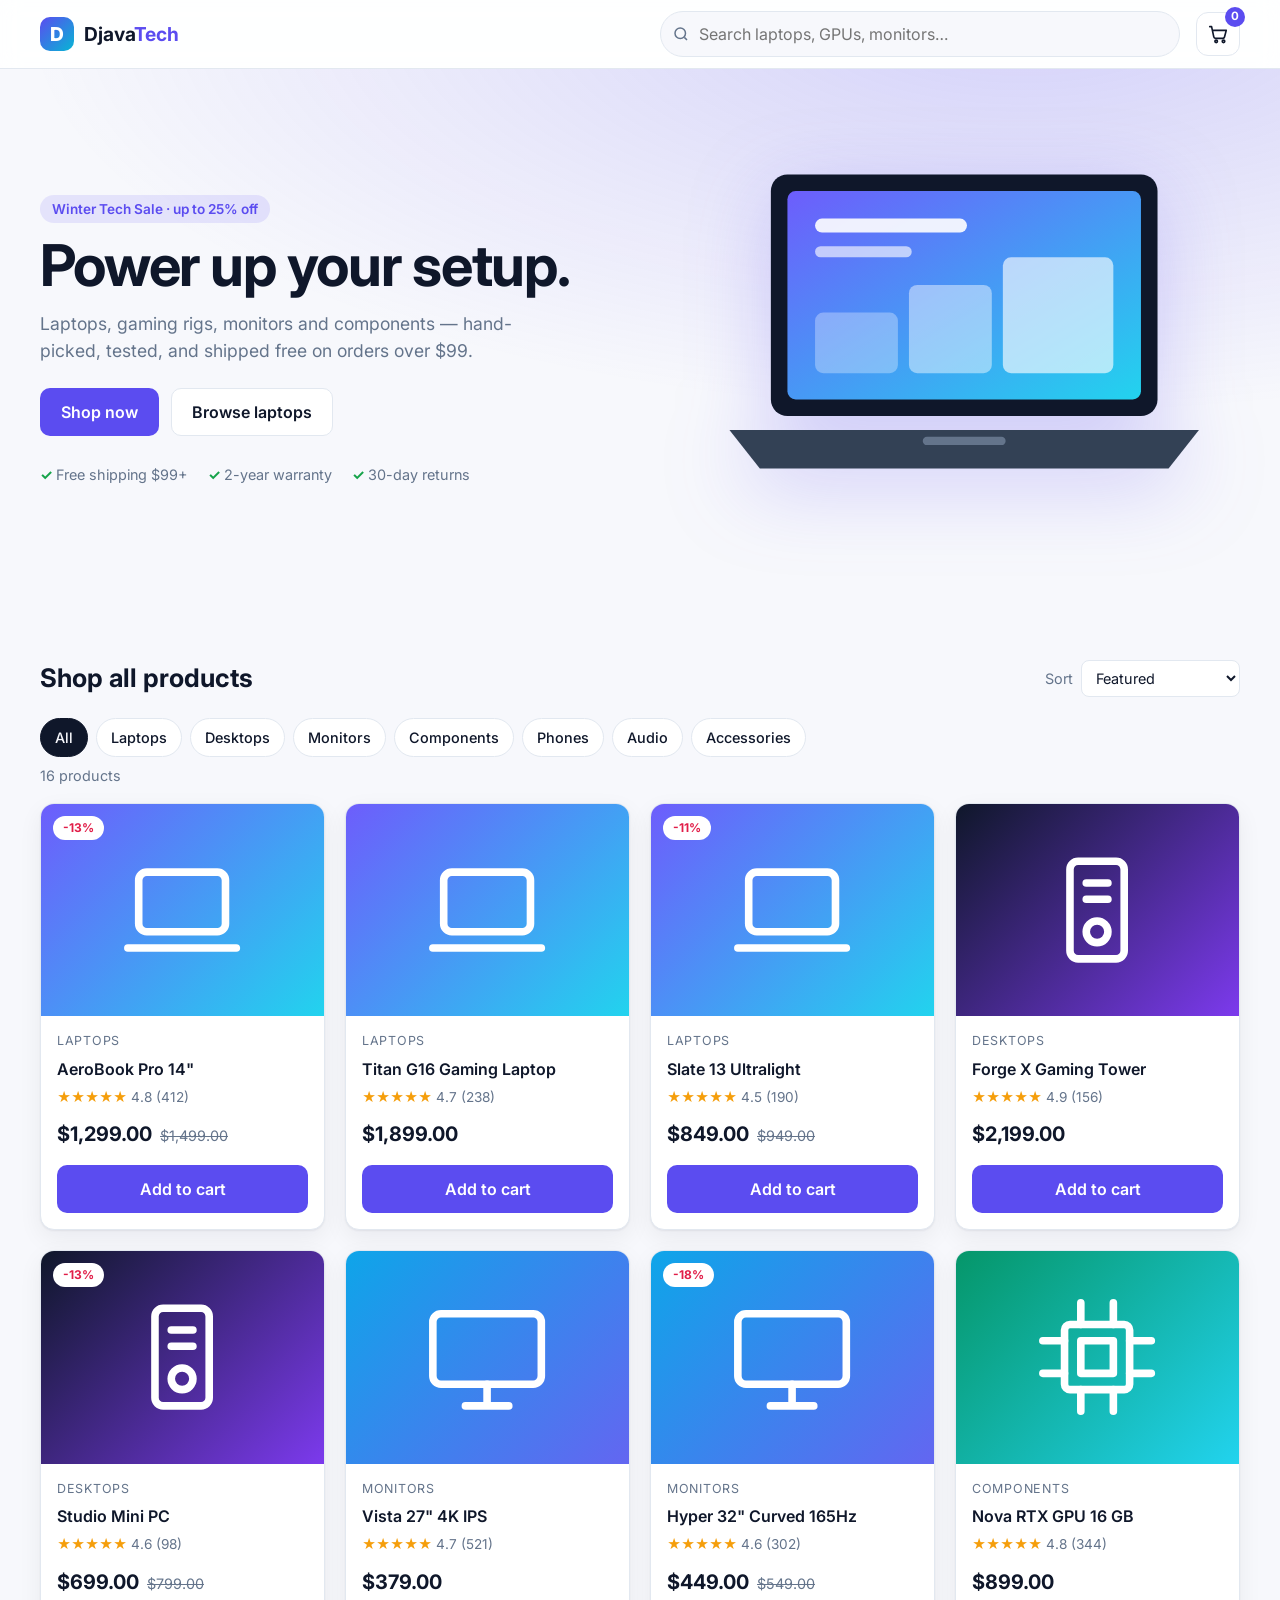
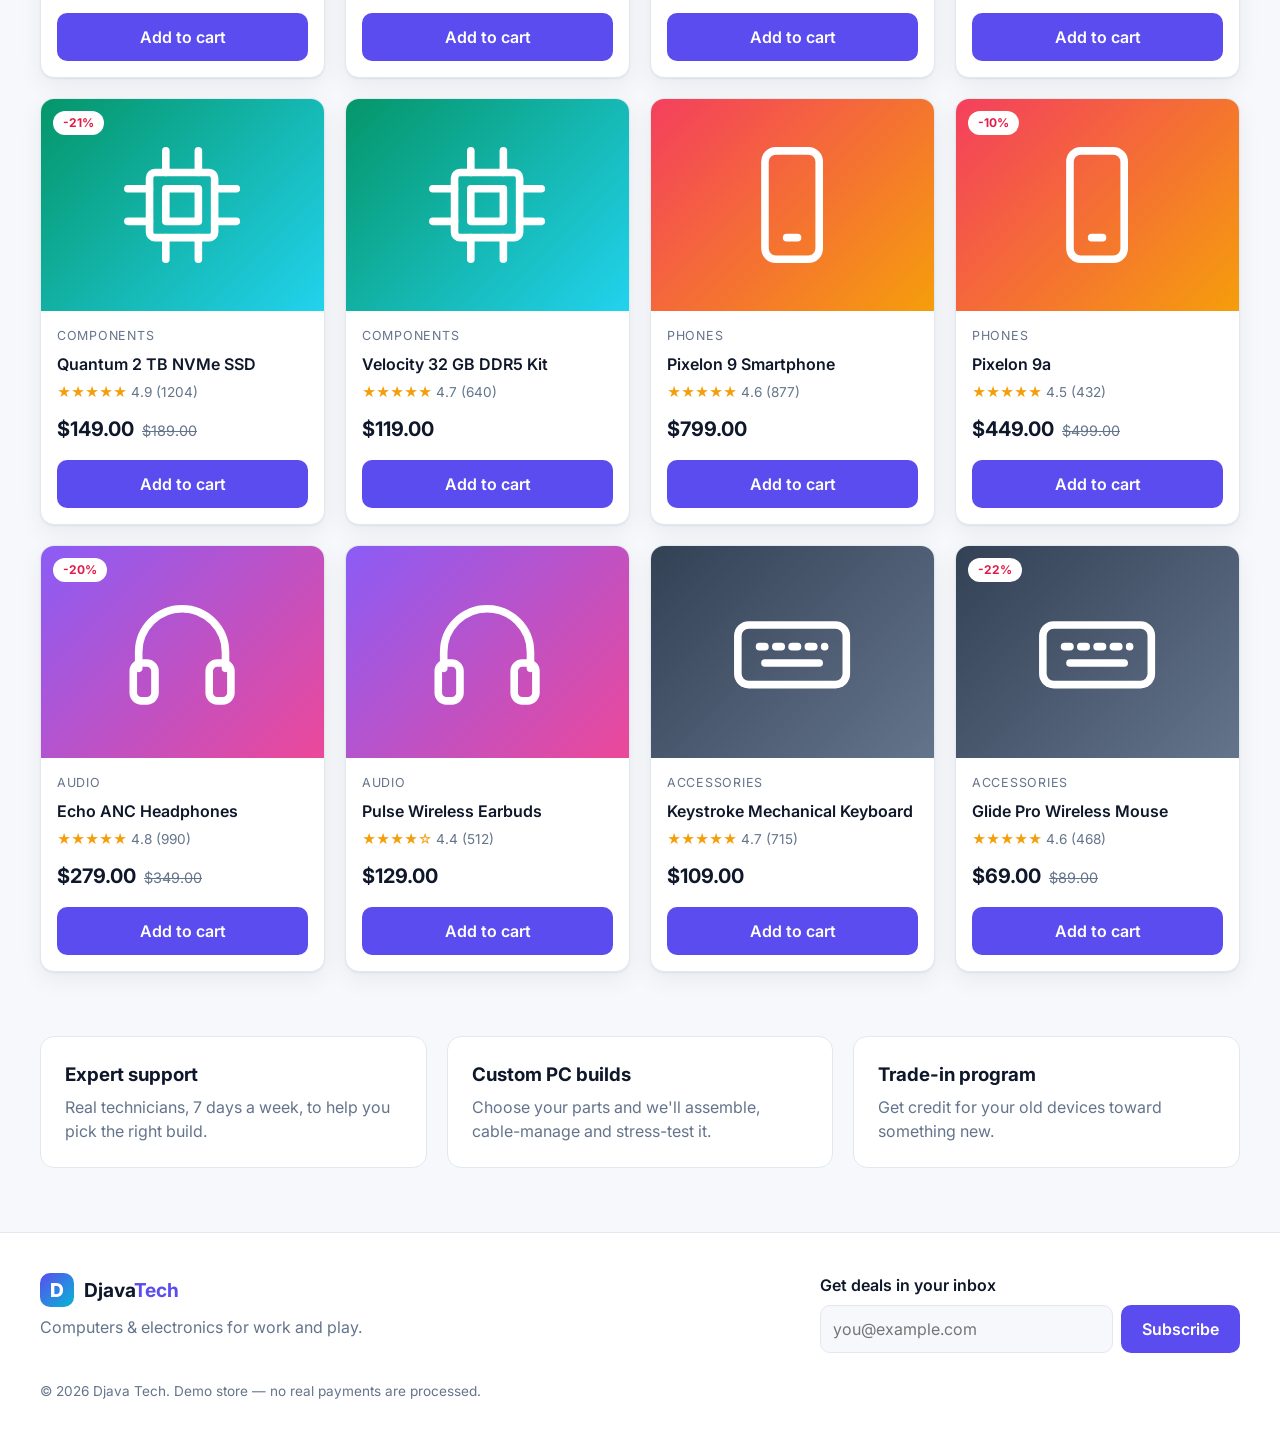
==== index.html @ 86e838be "Add Djava Tech electronics storefront Static HTML/CSS/JS store with catalog, search, filters, cart, " ====
<!doctype html>
<html lang="en">
<head>
  <meta charset="utf-8">
  <meta name="viewport" content="width=device-width, initial-scale=1">
  <title>Djava Tech — Computers & Electronics</title>
  <meta name="description" content="Djava Tech: laptops, desktops, monitors, components and accessories.">
  <link rel="preconnect" href="https://fonts.googleapis.com">
  <link href="https://fonts.googleapis.com/css2?family=Inter:wght@400;500;600;700;800&display=swap" rel="stylesheet">
  <link rel="stylesheet" href="styles.css">
</head>
<body>
  <header class="site-header">
    <div class="container header-inner">
      <a href="#" class="logo" aria-label="Djava Tech home">
        <span class="logo-mark">D</span><span>Djava<b>Tech</b></span>
      </a>
      <div class="search">
        <svg viewBox="0 0 24 24" aria-hidden="true"><circle cx="11" cy="11" r="7"/><path d="m20 20-3.5-3.5"/></svg>
        <input id="search" type="search" placeholder="Search laptops, GPUs, monitors…" aria-label="Search products">
      </div>
      <button class="cart-btn" id="cartOpen" aria-label="Open cart">
        <svg viewBox="0 0 24 24" aria-hidden="true"><path d="M3 4h2l2.4 11.2a2 2 0 0 0 2 1.6h7.7a2 2 0 0 0 2-1.5L21 8H6"/><circle cx="10" cy="20" r="1.4"/><circle cx="18" cy="20" r="1.4"/></svg>
        <span class="cart-count" id="cartCount">0</span>
      </button>
    </div>
  </header>

  <main>
    <section class="hero">
      <div class="container hero-inner">
        <div class="hero-copy">
          <p class="eyebrow">Winter Tech Sale · up to 25% off</p>
          <h1>Power up your setup.</h1>
          <p class="lead">Laptops, gaming rigs, monitors and components — hand-picked, tested, and shipped free on orders over $99.</p>
          <div class="hero-cta">
            <a href="#shop" class="btn btn-primary">Shop now</a>
            <a href="#shop" class="btn btn-ghost" data-jump="Laptops">Browse laptops</a>
          </div>
          <ul class="perks">
            <li>Free shipping $99+</li>
            <li>2-year warranty</li>
            <li>30-day returns</li>
          </ul>
        </div>
        <div class="hero-art" aria-hidden="true">
          <svg viewBox="0 0 400 300">
            <defs>
              <linearGradient id="scr" x1="0" y1="0" x2="1" y2="1">
                <stop offset="0" stop-color="#6d5dfc"/><stop offset="1" stop-color="#22d3ee"/>
              </linearGradient>
            </defs>
            <rect x="60" y="30" width="280" height="175" rx="12" fill="#0f172a"/>
            <rect x="72" y="42" width="256" height="151" rx="6" fill="url(#scr)"/>
            <path d="M30 215h340l-22 28H52z" fill="#334155"/>
            <rect x="170" y="220" width="60" height="6" rx="3" fill="#64748b"/>
            <g fill="#fff" opacity=".9">
              <rect x="92" y="62" width="110" height="10" rx="5"/>
              <rect x="92" y="82" width="70" height="8" rx="4" opacity=".7"/>
              <rect x="92" y="130" width="60" height="44" rx="6" opacity=".35"/>
              <rect x="160" y="110" width="60" height="64" rx="6" opacity=".5"/>
              <rect x="228" y="90" width="80" height="84" rx="6" opacity=".7"/>
            </g>
          </svg>
        </div>
      </div>
    </section>

    <section id="shop" class="container shop">
      <div class="shop-head">
        <h2>Shop all products</h2>
        <label class="sort">Sort
          <select id="sort">
            <option value="featured">Featured</option>
            <option value="price-asc">Price: low to high</option>
            <option value="price-desc">Price: high to low</option>
            <option value="rating">Top rated</option>
          </select>
        </label>
      </div>
      <div class="chips" id="categories" role="tablist" aria-label="Categories"></div>
      <p class="result-count" id="resultCount"></p>
      <div class="grid" id="products"></div>
    </section>

    <section class="container features">
      <div class="feature"><h3>Expert support</h3><p>Real technicians, 7 days a week, to help you pick the right build.</p></div>
      <div class="feature"><h3>Custom PC builds</h3><p>Choose your parts and we'll assemble, cable-manage and stress-test it.</p></div>
      <div class="feature"><h3>Trade-in program</h3><p>Get credit for your old devices toward something new.</p></div>
    </section>
  </main>

  <footer class="site-footer">
    <div class="container footer-inner">
      <div><span class="logo"><span class="logo-mark">D</span><span>Djava<b>Tech</b></span></span>
        <p>Computers & electronics for work and play.</p></div>
      <form class="newsletter" id="newsletter">
        <label for="email">Get deals in your inbox</label>
        <div><input id="email" type="email" required placeholder="you@example.com"><button class="btn btn-primary">Subscribe</button></div>
      </form>
    </div>
    <p class="container copyright">© <span id="year"></span> Djava Tech. Demo store — no real payments are processed.</p>
  </footer>

  <!-- Product modal -->
  <dialog id="productModal" class="modal"></dialog>

  <!-- Cart drawer -->
  <div class="overlay" id="overlay" hidden></div>
  <aside class="drawer" id="cart" aria-label="Shopping cart" aria-hidden="true">
    <div class="drawer-head">
      <h2>Your cart</h2>
      <button class="icon-btn" id="cartClose" aria-label="Close cart">✕</button>
    </div>
    <div class="drawer-body" id="cartItems"></div>
    <div class="drawer-foot" id="cartFoot"></div>
  </aside>

  <div class="toast" id="toast" role="status" aria-live="polite"></div>

  <script src="app.js"></script>
</body>
</html>
---- styles.css ----
:root {
  --bg: #f7f8fc;
  --surface: #ffffff;
  --text: #0f172a;
  --muted: #64748b;
  --border: #e2e8f0;
  --primary: #5b4cf0;
  --primary-hover: #4a3be0;
  --accent: #06b6d4;
  --danger: #e11d48;
  --success: #16a34a;
  --radius: 14px;
  --shadow: 0 1px 2px rgba(15, 23, 42, .06), 0 8px 24px rgba(15, 23, 42, .06);
}
@media (prefers-color-scheme: dark) {
  :root {
    --bg: #0b1020;
    --surface: #131a2e;
    --text: #e2e8f0;
    --muted: #94a3b8;
    --border: #23304d;
    --shadow: 0 1px 2px rgba(0, 0, 0, .4), 0 8px 24px rgba(0, 0, 0, .3);
  }
}

* { box-sizing: border-box; }
html { scroll-behavior: smooth; }
body {
  margin: 0;
  font-family: Inter, system-ui, -apple-system, Segoe UI, Roboto, sans-serif;
  background: var(--bg);
  color: var(--text);
  line-height: 1.5;
}
img, svg { display: block; }
button { font: inherit; cursor: pointer; }
.container { width: min(1200px, 100% - 32px); margin-inline: auto; }

/* Header */
.site-header {
  position: sticky; top: 0; z-index: 20;
  background: color-mix(in srgb, var(--surface) 88%, transparent);
  backdrop-filter: blur(10px);
  border-bottom: 1px solid var(--border);
}
.header-inner { display: flex; align-items: center; gap: 16px; height: 68px; }
.logo { display: flex; align-items: center; gap: 10px; font-weight: 700; font-size: 1.2rem; color: var(--text); text-decoration: none; }
.logo b { color: var(--primary); }
.logo-mark {
  display: grid; place-items: center; width: 34px; height: 34px; border-radius: 10px;
  background: linear-gradient(135deg, var(--primary), var(--accent)); color: #fff; font-weight: 800;
}
.search { flex: 1; max-width: 520px; margin-left: auto; position: relative; }
.search svg { position: absolute; left: 12px; top: 50%; translate: 0 -50%; width: 18px; height: 18px; fill: none; stroke: var(--muted); stroke-width: 2; }
.search input {
  width: 100%; padding: 10px 14px 10px 38px; border-radius: 999px;
  border: 1px solid var(--border); background: var(--bg); color: var(--text); font: inherit;
}
.search input:focus { outline: 2px solid var(--primary); outline-offset: 1px; }
.cart-btn {
  position: relative; border: 1px solid var(--border); background: var(--surface);
  width: 44px; height: 44px; border-radius: 12px; display: grid; place-items: center; color: var(--text);
}
.cart-btn svg { width: 22px; height: 22px; fill: none; stroke: currentColor; stroke-width: 1.8; stroke-linecap: round; stroke-linejoin: round; }
.cart-count {
  position: absolute; top: -6px; right: -6px; min-width: 20px; height: 20px; padding: 0 5px;
  border-radius: 999px; background: var(--primary); color: #fff; font-size: .72rem; font-weight: 700;
  display: grid; place-items: center;
}
.cart-count.bump { animation: bump .35s ease; }
@keyframes bump { 50% { transform: scale(1.35); } }

/* Buttons */
.btn {
  display: inline-flex; align-items: center; justify-content: center; gap: 8px;
  padding: 11px 20px; border-radius: 10px; font-weight: 600; text-decoration: none; border: 1px solid transparent;
  transition: background .15s, transform .1s;
}
.btn:active { transform: translateY(1px); }
.btn-primary { background: var(--primary); color: #fff; }
.btn-primary:hover { background: var(--primary-hover); }
.btn-ghost { border-color: var(--border); color: var(--text); background: var(--surface); }
.btn-block { width: 100%; }
.icon-btn { border: 0; background: transparent; color: var(--muted); font-size: 1.1rem; padding: 6px; border-radius: 8px; }
.icon-btn:hover { background: var(--bg); color: var(--text); }

/* Hero */
.hero { background: radial-gradient(1000px 400px at 80% -10%, color-mix(in srgb, var(--primary) 22%, transparent), transparent), var(--bg); }
.hero-inner { display: grid; grid-template-columns: 1.1fr 1fr; gap: 40px; align-items: center; padding: 64px 0; }
.eyebrow { display: inline-block; margin: 0 0 12px; padding: 4px 12px; border-radius: 999px; background: color-mix(in srgb, var(--primary) 12%, transparent); color: var(--primary); font-weight: 600; font-size: .85rem; }
.hero h1 { font-size: clamp(2.2rem, 5vw, 3.6rem); line-height: 1.05; margin: 0 0 16px; letter-spacing: -.02em; }
.lead { color: var(--muted); font-size: 1.1rem; max-width: 46ch; margin: 0 0 24px; }
.hero-cta { display: flex; gap: 12px; flex-wrap: wrap; }
.perks { display: flex; gap: 20px; flex-wrap: wrap; list-style: none; padding: 0; margin: 28px 0 0; color: var(--muted); font-size: .9rem; }
.perks li::before { content: "✓ "; color: var(--success); font-weight: 700; }
.hero-art svg { width: 100%; height: auto; filter: drop-shadow(0 20px 40px rgba(91, 76, 240, .25)); }

/* Shop */
.shop { padding: 48px 0 24px; }
.shop-head { display: flex; justify-content: space-between; align-items: center; gap: 12px; flex-wrap: wrap; }
.shop-head h2 { margin: 0; font-size: 1.6rem; }
.sort { display: flex; align-items: center; gap: 8px; color: var(--muted); font-size: .9rem; }
.sort select { padding: 8px 10px; border-radius: 8px; border: 1px solid var(--border); background: var(--surface); color: var(--text); font: inherit; }
.chips { display: flex; gap: 8px; flex-wrap: wrap; margin: 20px 0 8px; }
.chip {
  padding: 8px 14px; border-radius: 999px; border: 1px solid var(--border); background: var(--surface); color: var(--text); font-weight: 500; font-size: .9rem;
}
.chip[aria-selected="true"] { background: var(--text); color: var(--bg); border-color: var(--text); }
.result-count { color: var(--muted); font-size: .9rem; margin: 8px 0 16px; }

.grid { display: grid; grid-template-columns: repeat(auto-fill, minmax(240px, 1fr)); gap: 20px; }
.card {
  background: var(--surface); border: 1px solid var(--border); border-radius: var(--radius);
  overflow: hidden; display: flex; flex-direction: column; box-shadow: var(--shadow); transition: transform .15s, box-shadow .15s;
}
.card:hover { transform: translateY(-3px); }
.card-media { position: relative; aspect-ratio: 4 / 3; display: grid; place-items: center; cursor: pointer; border: 0; padding: 0; width: 100%; }
.card-media svg { width: 46%; height: auto; fill: none; stroke: #fff; stroke-width: 1.4; stroke-linecap: round; stroke-linejoin: round; }
.badge { position: absolute; top: 12px; left: 12px; padding: 3px 10px; border-radius: 999px; background: #fff; color: var(--danger); font-weight: 700; font-size: .75rem; }
.card-body { padding: 16px; display: flex; flex-direction: column; gap: 6px; flex: 1; }
.card-cat { color: var(--muted); font-size: .78rem; text-transform: uppercase; letter-spacing: .06em; }
.card-title { font-weight: 600; margin: 0; font-size: 1rem; }
.rating { color: #f59e0b; font-size: .85rem; }
.rating span { color: var(--muted); }
.price { display: flex; align-items: baseline; gap: 8px; margin-top: auto; padding-top: 6px; }
.price strong { font-size: 1.25rem; }
.price s { color: var(--muted); font-size: .9rem; }
.card .btn { margin-top: 10px; }
.empty { grid-column: 1 / -1; text-align: center; color: var(--muted); padding: 48px 0; }

/* Features */
.features { display: grid; grid-template-columns: repeat(3, 1fr); gap: 20px; padding: 40px 0 64px; }
.feature { background: var(--surface); border: 1px solid var(--border); border-radius: var(--radius); padding: 24px; }
.feature h3 { margin: 0 0 6px; }
.feature p { margin: 0; color: var(--muted); }

/* Footer */
.site-footer { border-top: 1px solid var(--border); background: var(--surface); padding: 40px 0 20px; }
.footer-inner { display: flex; justify-content: space-between; gap: 24px; flex-wrap: wrap; }
.footer-inner p { color: var(--muted); margin: 8px 0 0; }
.newsletter { flex: 1 1 280px; max-width: 420px; min-width: 0; }
.newsletter input { flex: 1; width: 100%; }
.newsletter label { display: block; font-weight: 600; margin-bottom: 8px; }
.newsletter div { display: flex; gap: 8px; }
.newsletter input, .form input { padding: 10px 12px; border-radius: 10px; border: 1px solid var(--border); background: var(--bg); color: var(--text); font: inherit; min-width: 0; }
.copyright { color: var(--muted); font-size: .85rem; margin-top: 28px; }

/* Modal */
.modal { border: 0; border-radius: 18px; padding: 0; width: min(760px, 100% - 32px); background: var(--surface); color: var(--text); box-shadow: 0 30px 80px rgba(0, 0, 0, .35); }
.modal::backdrop { background: rgba(2, 6, 23, .55); }
.modal-grid { display: grid; grid-template-columns: 1fr 1fr; }
.modal-media { display: grid; place-items: center; min-height: 300px; }
.modal-media svg { width: 50%; fill: none; stroke: #fff; stroke-width: 1.4; stroke-linecap: round; stroke-linejoin: round; }
.modal-body { padding: 28px; position: relative; display: flex; flex-direction: column; gap: 10px; }
.modal-body h3 { margin: 0; font-size: 1.4rem; padding-right: 30px; }
.modal-body .icon-btn { position: absolute; top: 14px; right: 14px; }
.specs { margin: 0; padding-left: 18px; color: var(--muted); }
.qty { display: inline-flex; align-items: center; border: 1px solid var(--border); border-radius: 10px; overflow: hidden; }
.qty button { border: 0; background: var(--bg); color: var(--text); width: 32px; height: 32px; }
.qty span { min-width: 32px; text-align: center; font-weight: 600; }

/* Drawer */
.overlay { position: fixed; inset: 0; background: rgba(2, 6, 23, .5); z-index: 30; }
.drawer {
  position: fixed; top: 0; right: 0; height: 100%; width: min(420px, 100%); z-index: 40;
  background: var(--surface); display: flex; flex-direction: column; transform: translateX(100%); transition: transform .25s ease;
  box-shadow: -10px 0 40px rgba(0, 0, 0, .2);
}
.drawer:not(.open) { visibility: hidden; transition: transform .25s ease, visibility 0s .25s; }
.drawer.open { transform: none; }
.drawer-head { display: flex; justify-content: space-between; align-items: center; padding: 18px 20px; border-bottom: 1px solid var(--border); }
.drawer-head h2 { margin: 0; font-size: 1.2rem; }
.drawer-body { flex: 1; overflow-y: auto; padding: 12px 20px; }
.drawer-foot { padding: 18px 20px; border-top: 1px solid var(--border); display: flex; flex-direction: column; gap: 10px; }
.line { display: grid; grid-template-columns: 56px 1fr auto; gap: 12px; align-items: center; padding: 12px 0; border-bottom: 1px solid var(--border); }
.line-thumb { width: 56px; height: 56px; border-radius: 10px; display: grid; place-items: center; }
.line-thumb svg { width: 60%; fill: none; stroke: #fff; stroke-width: 1.6; }
.line-title { font-weight: 600; font-size: .92rem; }
.line-meta { display: flex; align-items: center; gap: 10px; margin-top: 4px; }
.line-remove { border: 0; background: none; color: var(--danger); font-size: .8rem; padding: 0; }
.row { display: flex; justify-content: space-between; color: var(--muted); }
.row.total { color: var(--text); font-weight: 700; font-size: 1.1rem; }
.form { display: flex; flex-direction: column; gap: 10px; }
.form .two { display: grid; grid-template-columns: 1fr 1fr; gap: 10px; }
.success { text-align: center; padding: 40px 10px; }
.success .check { width: 64px; height: 64px; margin: 0 auto 12px; border-radius: 50%; background: var(--success); color: #fff; display: grid; place-items: center; font-size: 2rem; }

/* Toast */
.toast {
  position: fixed; bottom: 24px; left: 50%; translate: -50% 20px; opacity: 0; pointer-events: none; z-index: 50;
  background: var(--text); color: var(--bg); padding: 12px 18px; border-radius: 12px; font-weight: 500; transition: .25s;
}
.toast.show { opacity: 1; translate: -50% 0; }

/* Responsive */
@media (max-width: 860px) {
  .hero-inner { grid-template-columns: 1fr; padding: 40px 0; }
  .hero-art { max-width: 420px; }
  .features { grid-template-columns: 1fr; }
  .modal-grid { grid-template-columns: 1fr; }
  .modal-media { min-height: 200px; }
}
@media (max-width: 560px) {
  .header-inner { flex-wrap: wrap; height: auto; padding: 12px 0; }
  .search { order: 3; flex-basis: 100%; max-width: none; }
  .cart-btn { margin-left: auto; }
  .grid { grid-template-columns: repeat(auto-fill, minmax(160px, 1fr)); gap: 12px; }
  .card-body { padding: 12px; }
}
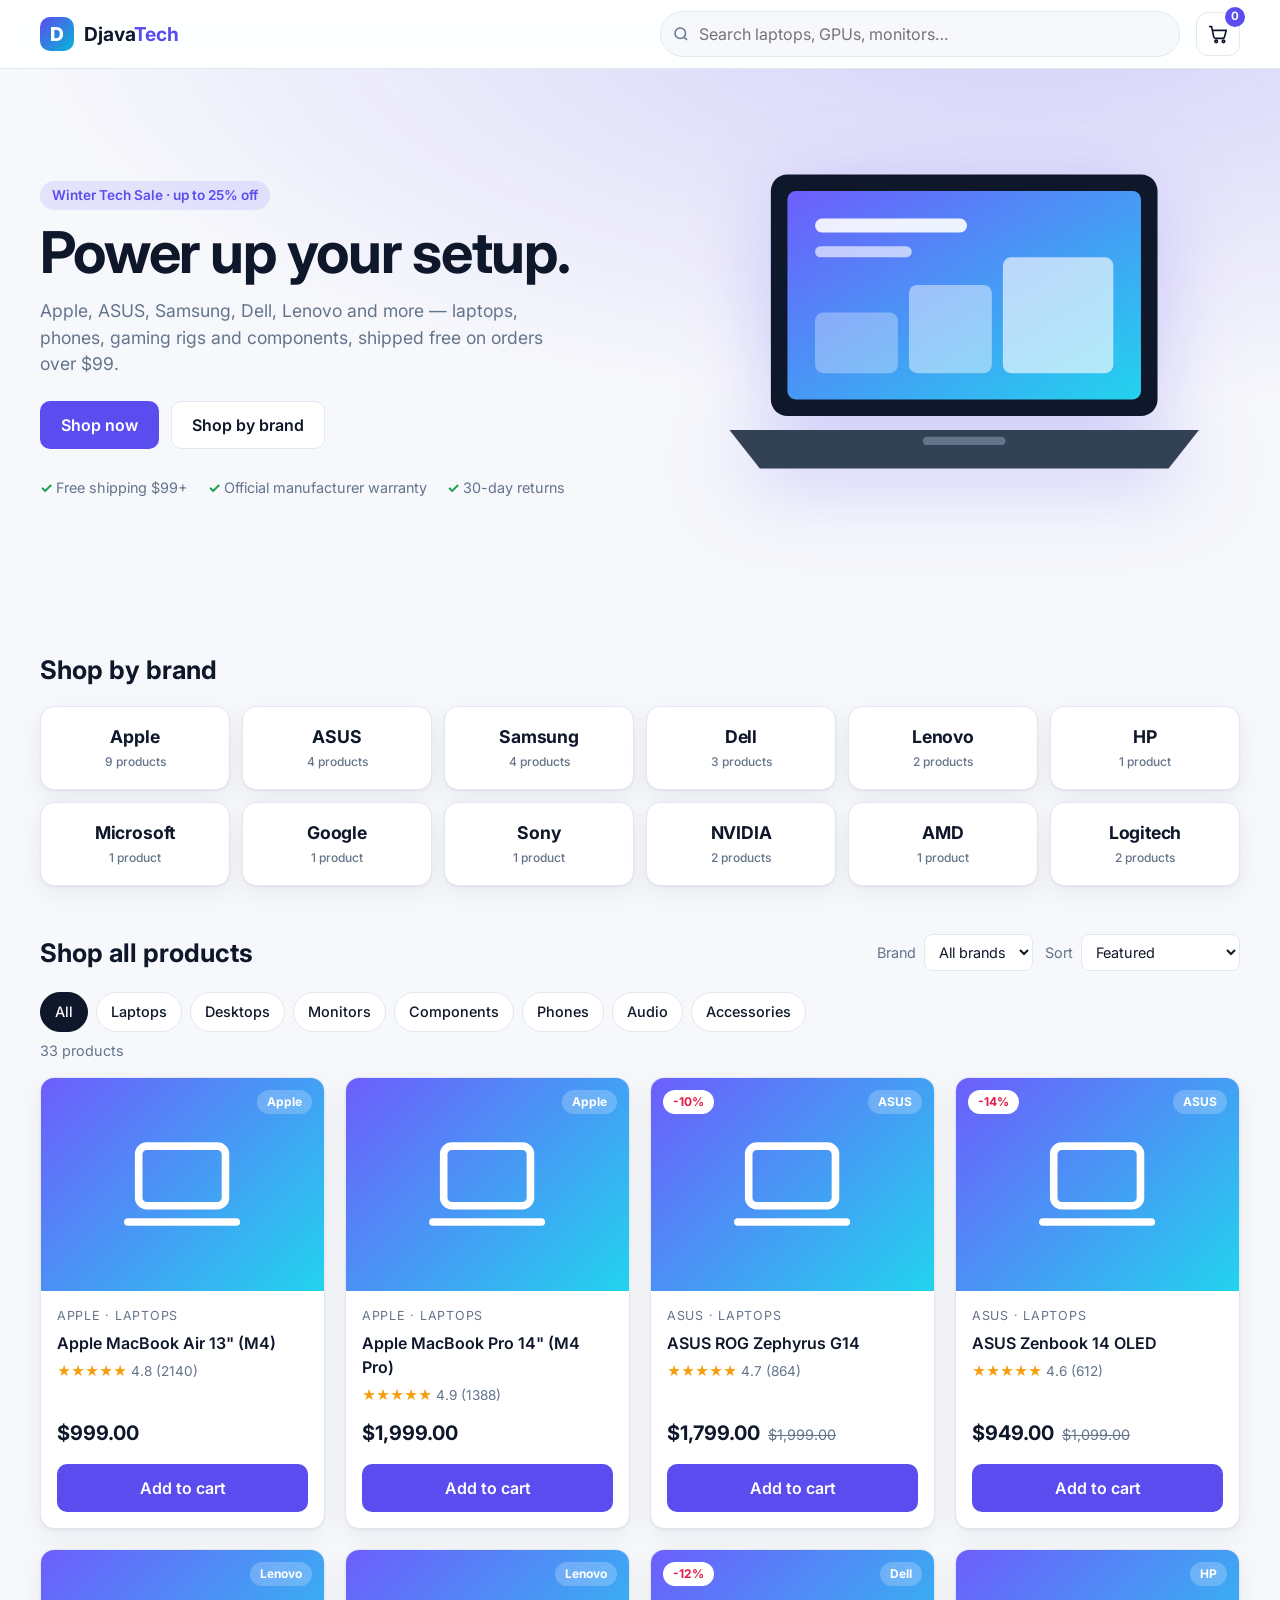
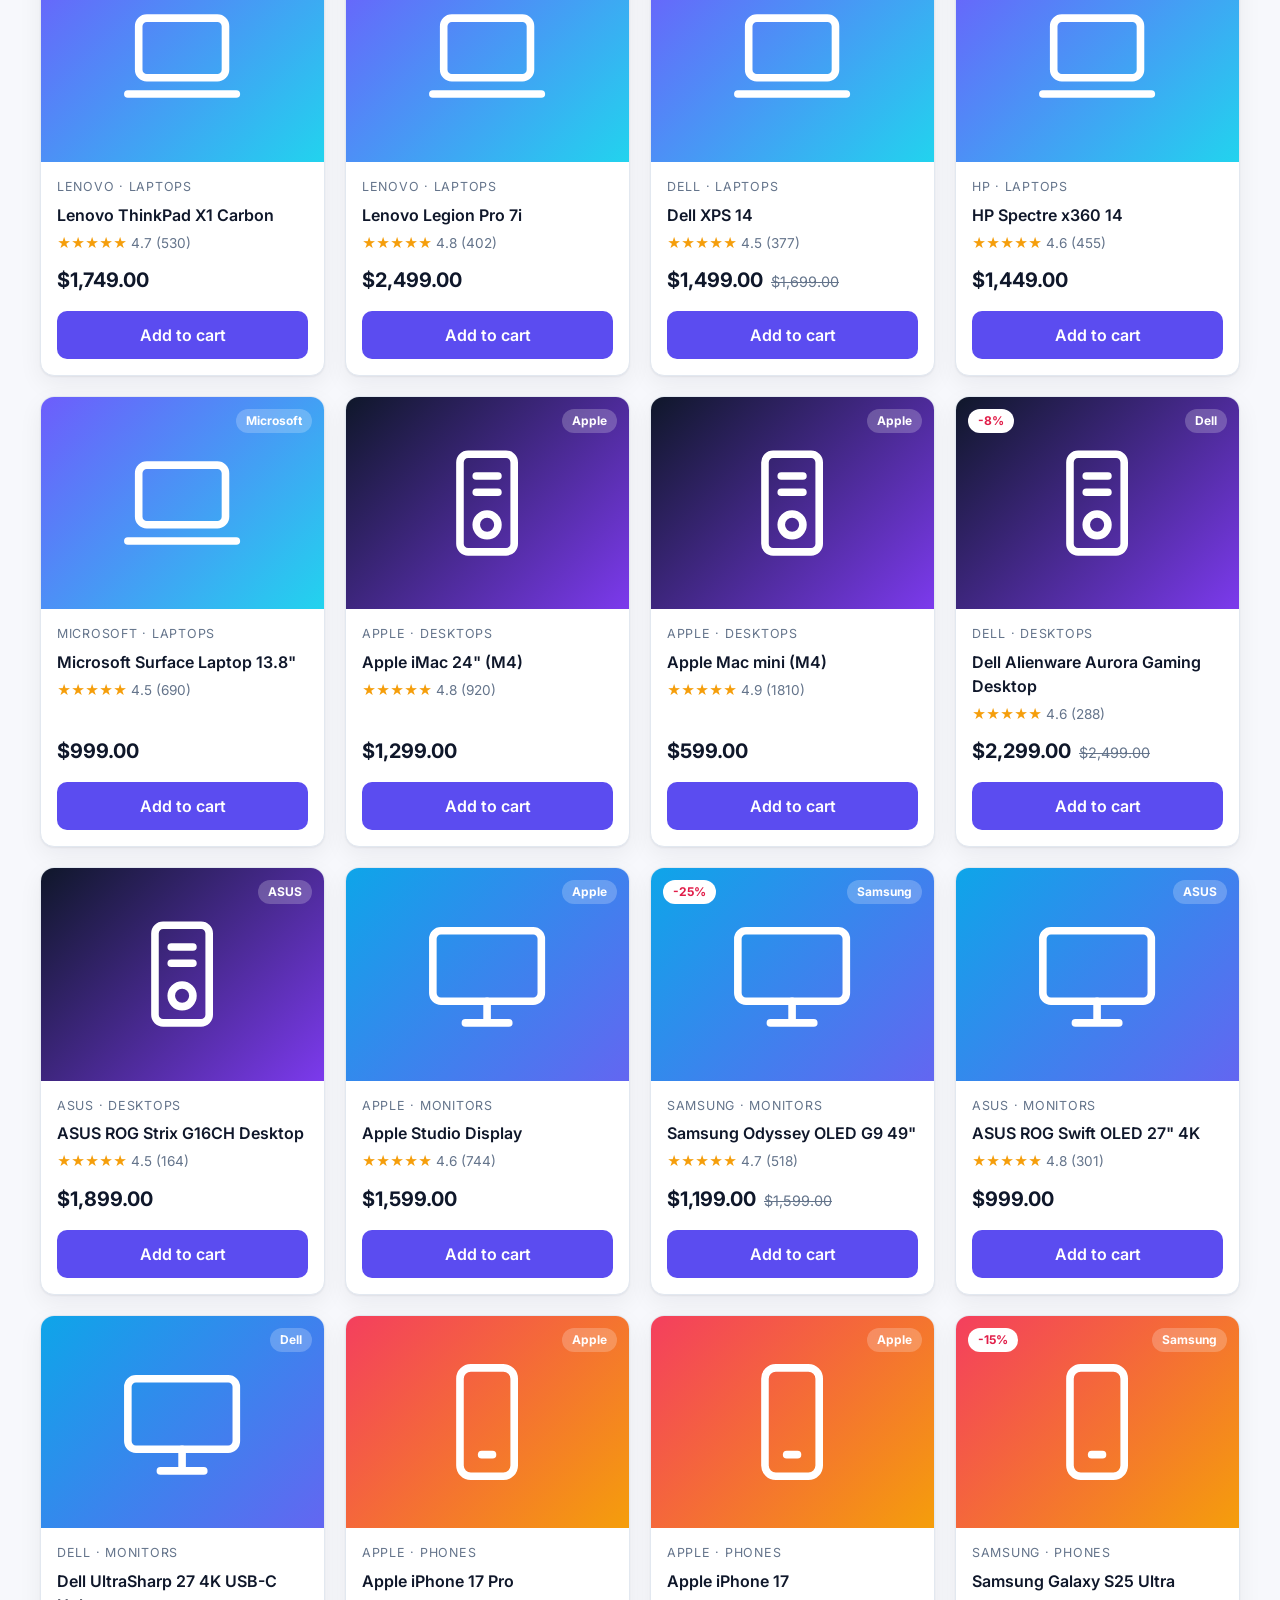
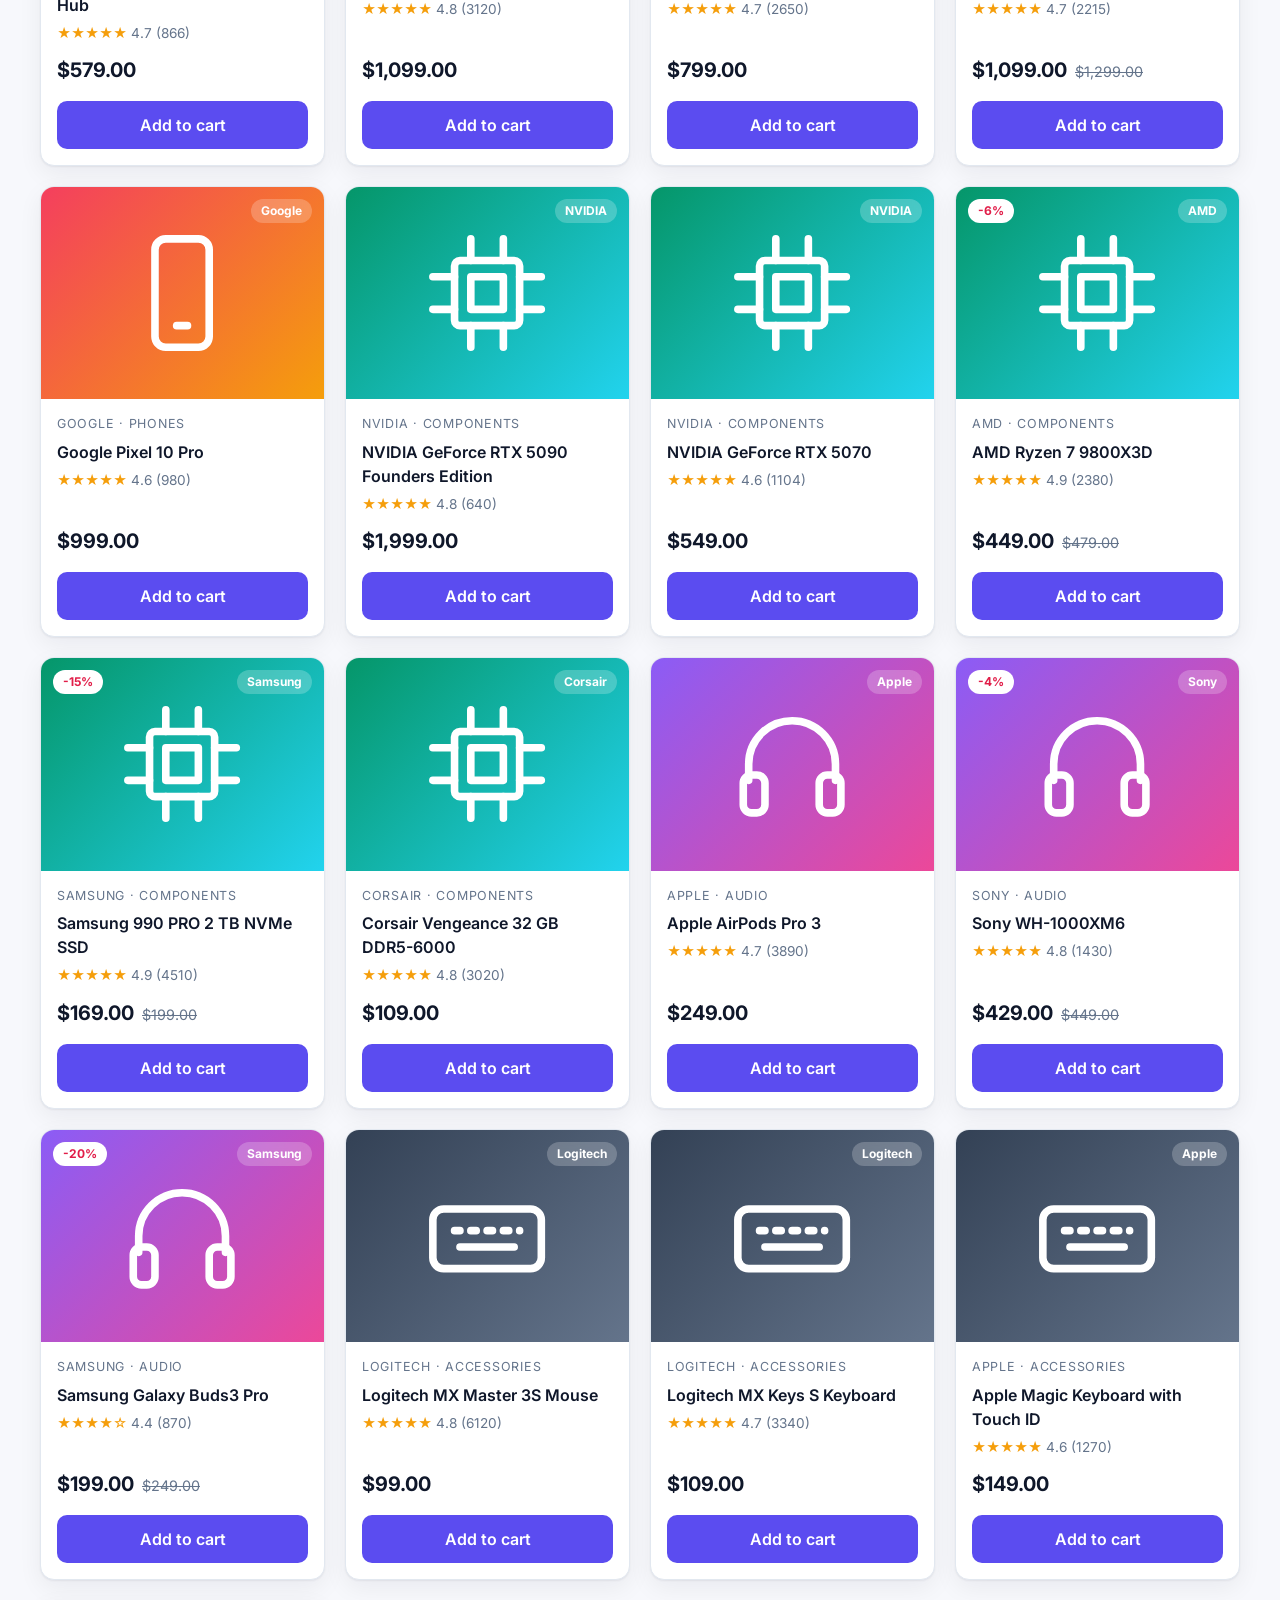
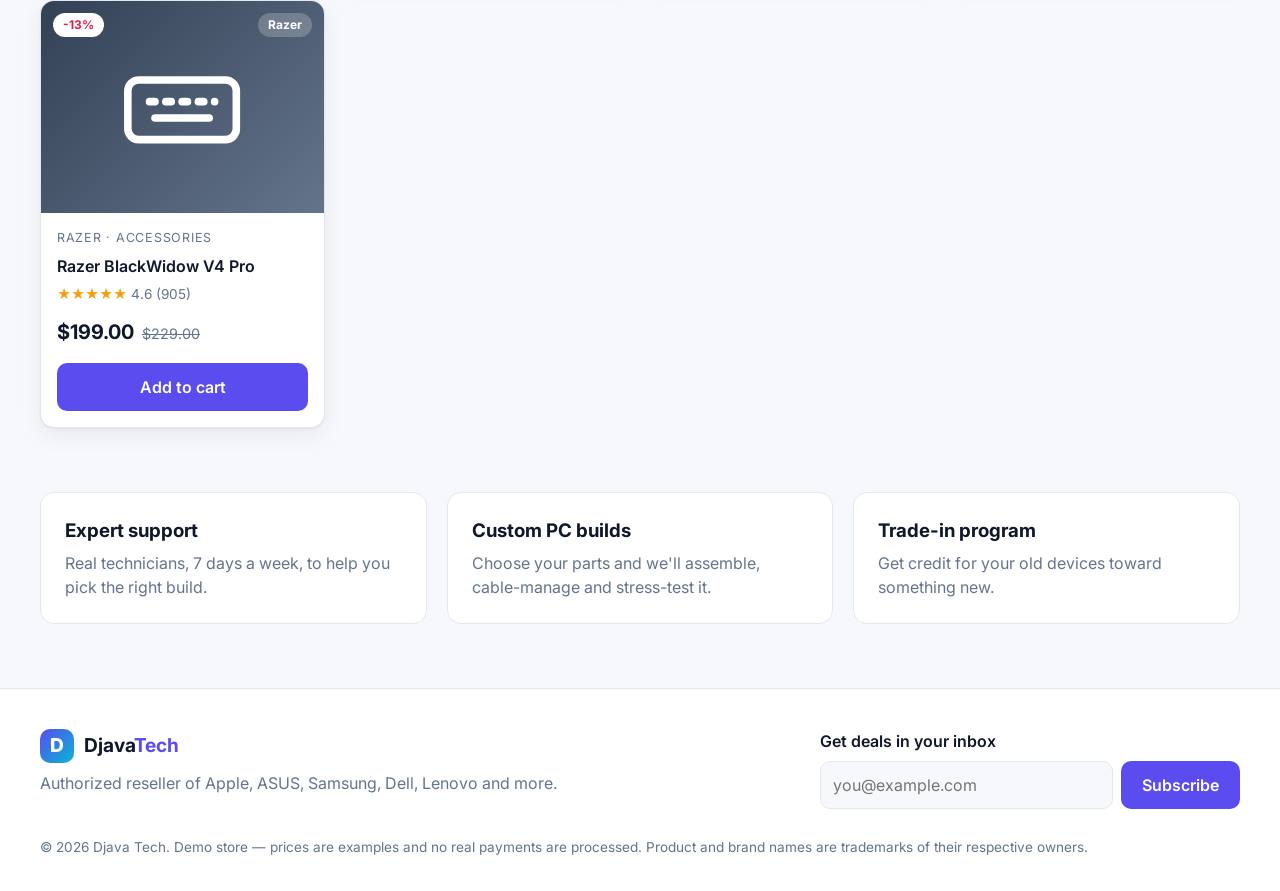
==== commit d0757aa2: "Stock real products from Apple, ASUS, Samsung and other brands Replace sample items with 33 real mod" ====
--- a/index.html
+++ b/index.html
@@ -2,7 +2,14 @@
 <html lang="en">
 <head>
   <meta charset="utf-8">
-  <meta name="viewport" content="width=device-width, initial-scale=1">
+  <meta name="viewport" content="width=device-width, initial-scale=1, viewport-fit=cover">
+  <meta name="theme-color" content="#5b4cf0">
+  <meta name="mobile-web-app-capable" content="yes">
+  <meta name="apple-mobile-web-app-capable" content="yes">
+  <meta name="apple-mobile-web-app-title" content="Djava Tech">
+  <link rel="manifest" href="manifest.webmanifest">
+  <link rel="icon" href="icon.svg" type="image/svg+xml">
+  <link rel="apple-touch-icon" href="icon-192.png">
   <title>Djava Tech — Computers & Electronics</title>
   <meta name="description" content="Djava Tech: laptops, desktops, monitors, components and accessories.">
   <link rel="preconnect" href="https://fonts.googleapis.com">
@@ -17,7 +24,7 @@
       </a>
       <div class="search">
         <svg viewBox="0 0 24 24" aria-hidden="true"><circle cx="11" cy="11" r="7"/><path d="m20 20-3.5-3.5"/></svg>
-        <input id="search" type="search" placeholder="Search laptops, GPUs, monitors…" aria-label="Search products">
+        <input id="search" type="search" enterkeyhint="search" autocomplete="off" placeholder="Search laptops, GPUs, monitors…" aria-label="Search products">
       </div>
       <button class="cart-btn" id="cartOpen" aria-label="Open cart">
         <svg viewBox="0 0 24 24" aria-hidden="true"><path d="M3 4h2l2.4 11.2a2 2 0 0 0 2 1.6h7.7a2 2 0 0 0 2-1.5L21 8H6"/><circle cx="10" cy="20" r="1.4"/><circle cx="18" cy="20" r="1.4"/></svg>
@@ -32,14 +39,14 @@
         <div class="hero-copy">
           <p class="eyebrow">Winter Tech Sale · up to 25% off</p>
           <h1>Power up your setup.</h1>
-          <p class="lead">Laptops, gaming rigs, monitors and components — hand-picked, tested, and shipped free on orders over $99.</p>
+          <p class="lead">Apple, ASUS, Samsung, Dell, Lenovo and more — laptops, phones, gaming rigs and components, shipped free on orders over $99.</p>
           <div class="hero-cta">
             <a href="#shop" class="btn btn-primary">Shop now</a>
-            <a href="#shop" class="btn btn-ghost" data-jump="Laptops">Browse laptops</a>
+            <a href="#brands" class="btn btn-ghost">Shop by brand</a>
           </div>
           <ul class="perks">
             <li>Free shipping $99+</li>
-            <li>2-year warranty</li>
+            <li>Official manufacturer warranty</li>
             <li>30-day returns</li>
           </ul>
         </div>
@@ -66,9 +73,18 @@
       </div>
     </section>
 
+    <section id="brands" class="container brands">
+      <h2>Shop by brand</h2>
+      <div class="brand-strip" id="brandStrip"></div>
+    </section>
+
     <section id="shop" class="container shop">
       <div class="shop-head">
         <h2>Shop all products</h2>
+        <div class="filters">
+        <label class="sort">Brand
+          <select id="brandSelect"></select>
+        </label>
         <label class="sort">Sort
           <select id="sort">
             <option value="featured">Featured</option>
@@ -77,6 +93,7 @@
             <option value="rating">Top rated</option>
           </select>
         </label>
+        </div>
       </div>
       <div class="chips" id="categories" role="tablist" aria-label="Categories"></div>
       <p class="result-count" id="resultCount"></p>
@@ -93,13 +110,13 @@
   <footer class="site-footer">
     <div class="container footer-inner">
       <div><span class="logo"><span class="logo-mark">D</span><span>Djava<b>Tech</b></span></span>
-        <p>Computers & electronics for work and play.</p></div>
+        <p>Authorized reseller of Apple, ASUS, Samsung, Dell, Lenovo and more.</p></div>
       <form class="newsletter" id="newsletter">
         <label for="email">Get deals in your inbox</label>
-        <div><input id="email" type="email" required placeholder="you@example.com"><button class="btn btn-primary">Subscribe</button></div>
+        <div><input id="email" type="email" required autocomplete="email" inputmode="email" placeholder="you@example.com"><button class="btn btn-primary">Subscribe</button></div>
       </form>
     </div>
-    <p class="container copyright">© <span id="year"></span> Djava Tech. Demo store — no real payments are processed.</p>
+    <p class="container copyright">© <span id="year"></span> Djava Tech. Demo store — prices are examples and no real payments are processed. Product and brand names are trademarks of their respective owners.</p>
   </footer>
 
   <!-- Product modal -->
--- a/styles.css
+++ b/styles.css
@@ -207,3 +207,87 @@
   .grid { grid-template-columns: repeat(auto-fill, minmax(160px, 1fr)); gap: 12px; }
   .card-body { padding: 12px; }
 }
+
+/* ---------- Phone & touch ---------- */
+#shop { scroll-margin-top: 80px; }
+.qty { align-self: flex-start; }
+.price { flex-wrap: wrap; row-gap: 0; }
+.site-header { padding-top: env(safe-area-inset-top); }
+.drawer { height: 100dvh; }
+.drawer-foot { padding-bottom: calc(18px + env(safe-area-inset-bottom)); }
+.modal { max-height: calc(100dvh - 32px); overflow-y: auto; overscroll-behavior: contain; }
+body.locked { overflow: hidden; }
+button, a, .chip { -webkit-tap-highlight-color: transparent; touch-action: manipulation; }
+
+@media (hover: none) {
+  .card:hover { transform: none; }
+}
+@media (pointer: coarse) {
+  .qty button { width: 40px; height: 40px; font-size: 1.1rem; }
+  .line-remove { padding: 10px 4px; font-size: .85rem; }
+  .icon-btn { min-width: 44px; min-height: 44px; }
+  .chip { padding: 10px 16px; }
+}
+@media (max-width: 560px) {
+  .hero-inner { padding: 28px 0 8px; gap: 16px; }
+  .hero-art { display: none; }
+  .hero-cta .btn { flex: 1; }
+  .perks { gap: 8px 16px; margin-top: 20px; }
+  .shop { padding-top: 28px; }
+  #shop { scroll-margin-top: 140px; }
+  .shop-head h2 { font-size: 1.3rem; }
+  /* categories: one swipeable row */
+  .chips {
+    flex-wrap: nowrap; overflow-x: auto; scrollbar-width: none; scroll-snap-type: x proximity;
+    margin-inline: -16px; padding: 4px 16px; scroll-padding-inline: 16px;
+  }
+  .chips::-webkit-scrollbar { display: none; }
+  .chip { flex: none; scroll-snap-align: start; }
+  .card-title { font-size: .92rem; }
+  .price strong { font-size: 1.05rem; }
+  .price s { font-size: .8rem; }
+  .card .btn { padding: 10px 8px; font-size: .9rem; }
+  .card-media svg { width: 40%; }
+  /* product details become a bottom sheet */
+  .modal {
+    width: 100%; max-width: none; margin: auto 0 0; border-radius: 20px 20px 0 0;
+    max-height: 92dvh; padding-bottom: env(safe-area-inset-bottom);
+  }
+  .modal[open] { animation: sheet .25s ease; }
+  .modal-media { min-height: 170px; }
+  .modal-body { padding: 20px; }
+  .newsletter div { flex-direction: column; }
+  .toast { top: calc(12px + env(safe-area-inset-top)); bottom: auto; translate: -50% -20px; max-width: calc(100% - 32px); text-align: center; }
+  .toast.show { translate: -50% 0; }
+  .features { padding-bottom: 40px; }
+}
+@keyframes sheet { from { transform: translateY(100%); } }
+
+/* ---------- Brands ---------- */
+.brands { padding: 40px 0 0; scroll-margin-top: 80px; }
+.brands h2 { margin: 0 0 16px; font-size: 1.6rem; }
+.brand-strip { display: grid; grid-template-columns: repeat(6, 1fr); gap: 12px; }
+.brand-tile {
+  display: flex; flex-direction: column; align-items: center; justify-content: center; gap: 2px;
+  min-height: 84px; padding: 12px; border-radius: var(--radius); border: 1px solid var(--border);
+  background: var(--surface); color: var(--text); font-weight: 700; font-size: 1.1rem; letter-spacing: -.01em;
+  box-shadow: var(--shadow); transition: border-color .15s, transform .15s;
+}
+.brand-tile small { color: var(--muted); font-weight: 500; font-size: .75rem; letter-spacing: 0; }
+.brand-tile:hover { border-color: var(--primary); }
+.brand-tile.active { border-color: var(--primary); background: color-mix(in srgb, var(--primary) 10%, var(--surface)); color: var(--primary); }
+.brand-tag {
+  position: absolute; top: 12px; right: 12px; padding: 3px 10px; border-radius: 999px;
+  background: rgba(255, 255, 255, .22); color: #fff; font-weight: 700; font-size: .75rem; backdrop-filter: blur(4px);
+}
+.filters { display: flex; gap: 12px; flex-wrap: wrap; }
+@media (max-width: 860px) { .brand-strip { grid-template-columns: repeat(4, 1fr); } }
+@media (max-width: 560px) {
+  .brands { padding-top: 24px; scroll-margin-top: 140px; }
+  .brands h2 { font-size: 1.3rem; }
+  .brand-strip { grid-template-columns: repeat(3, 1fr); gap: 8px; }
+  .brand-tile { min-height: 68px; font-size: .95rem; }
+  .filters { width: 100%; }
+  .filters .sort { flex: 1; }
+  .filters select { flex: 1; min-width: 0; }
+}
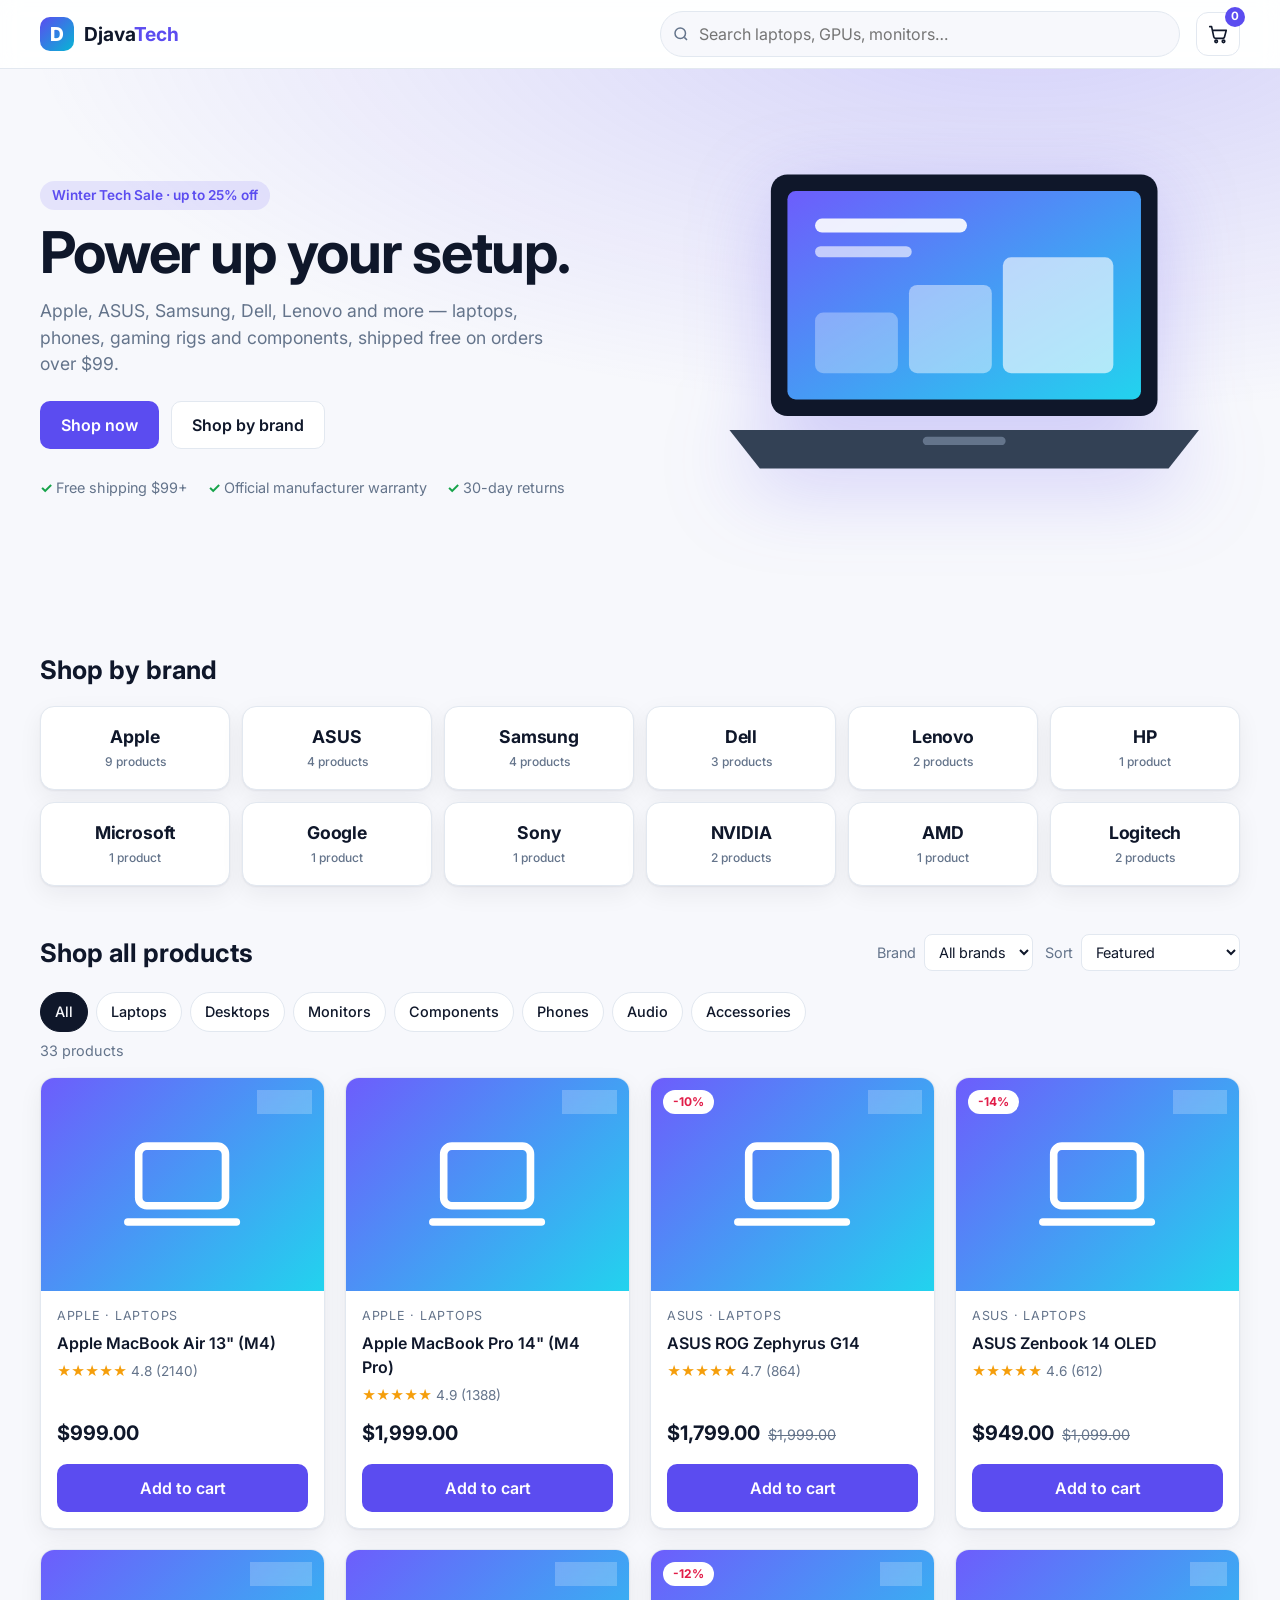
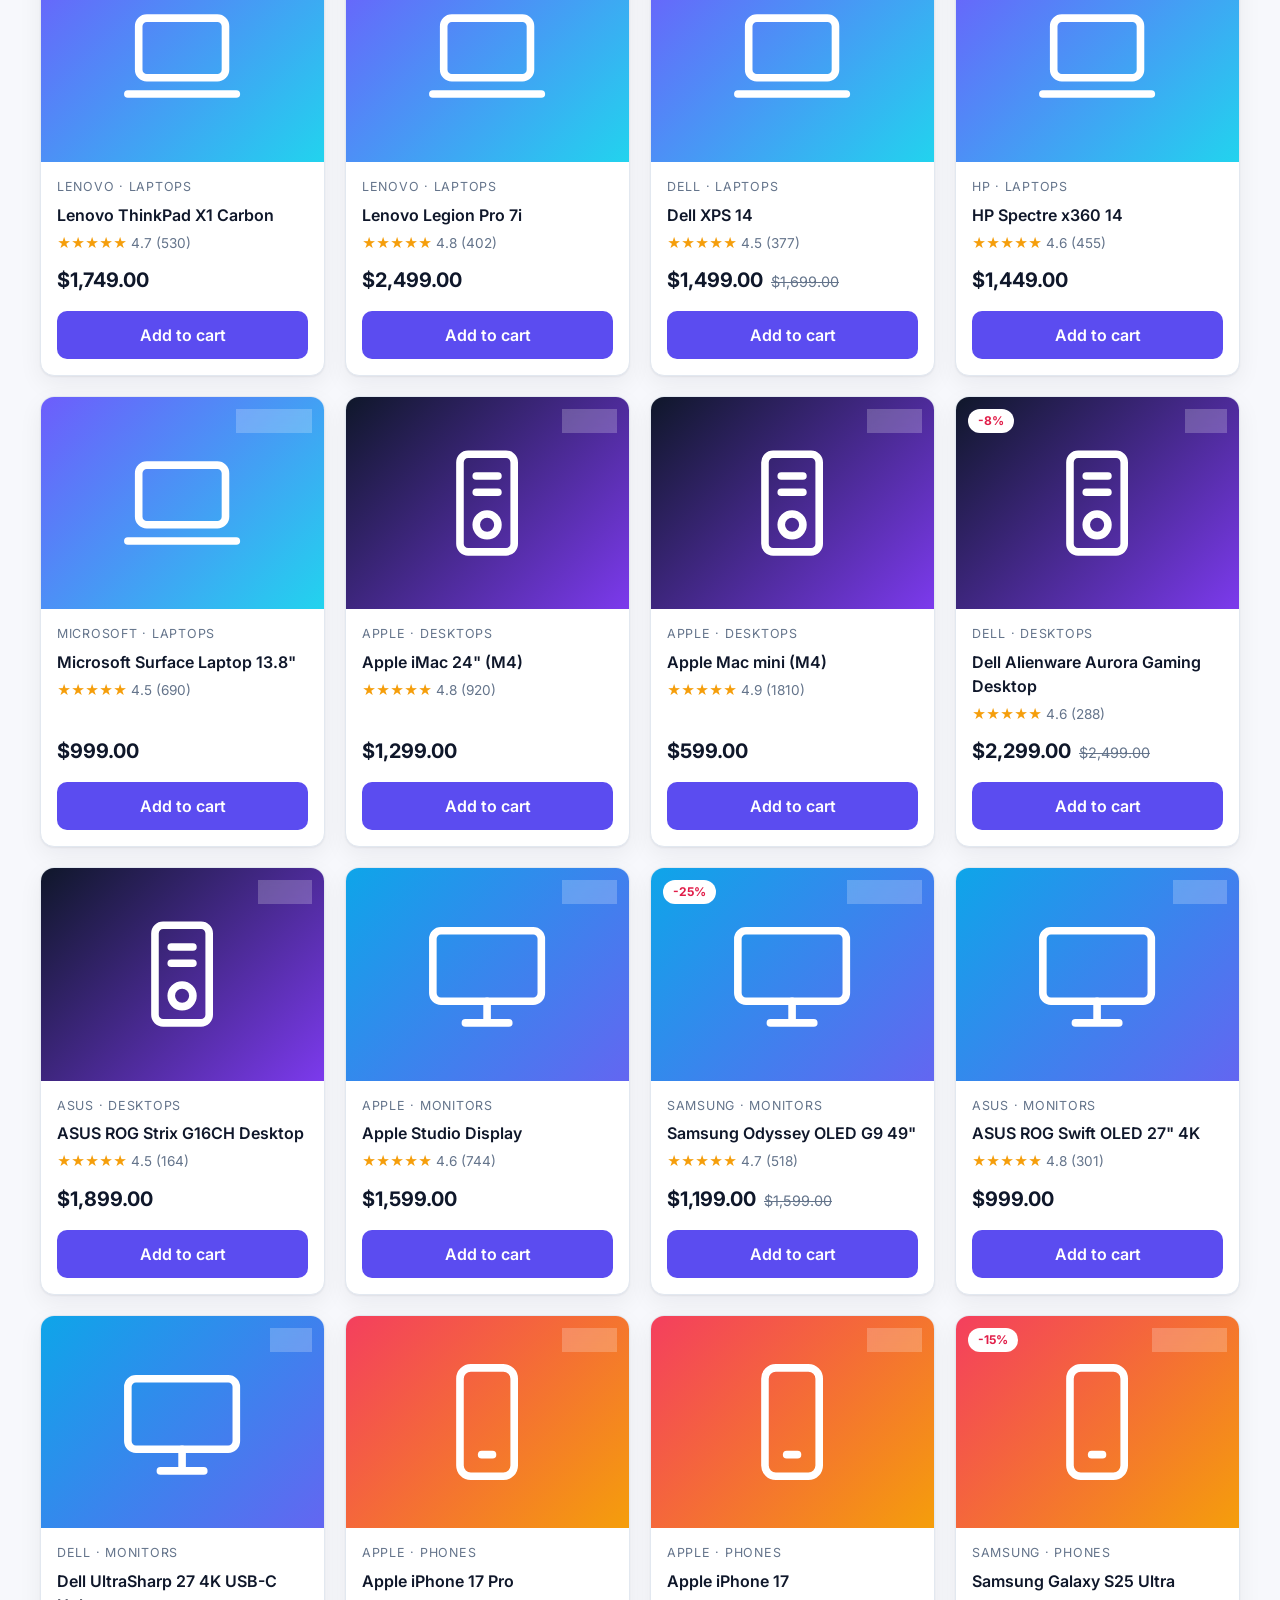
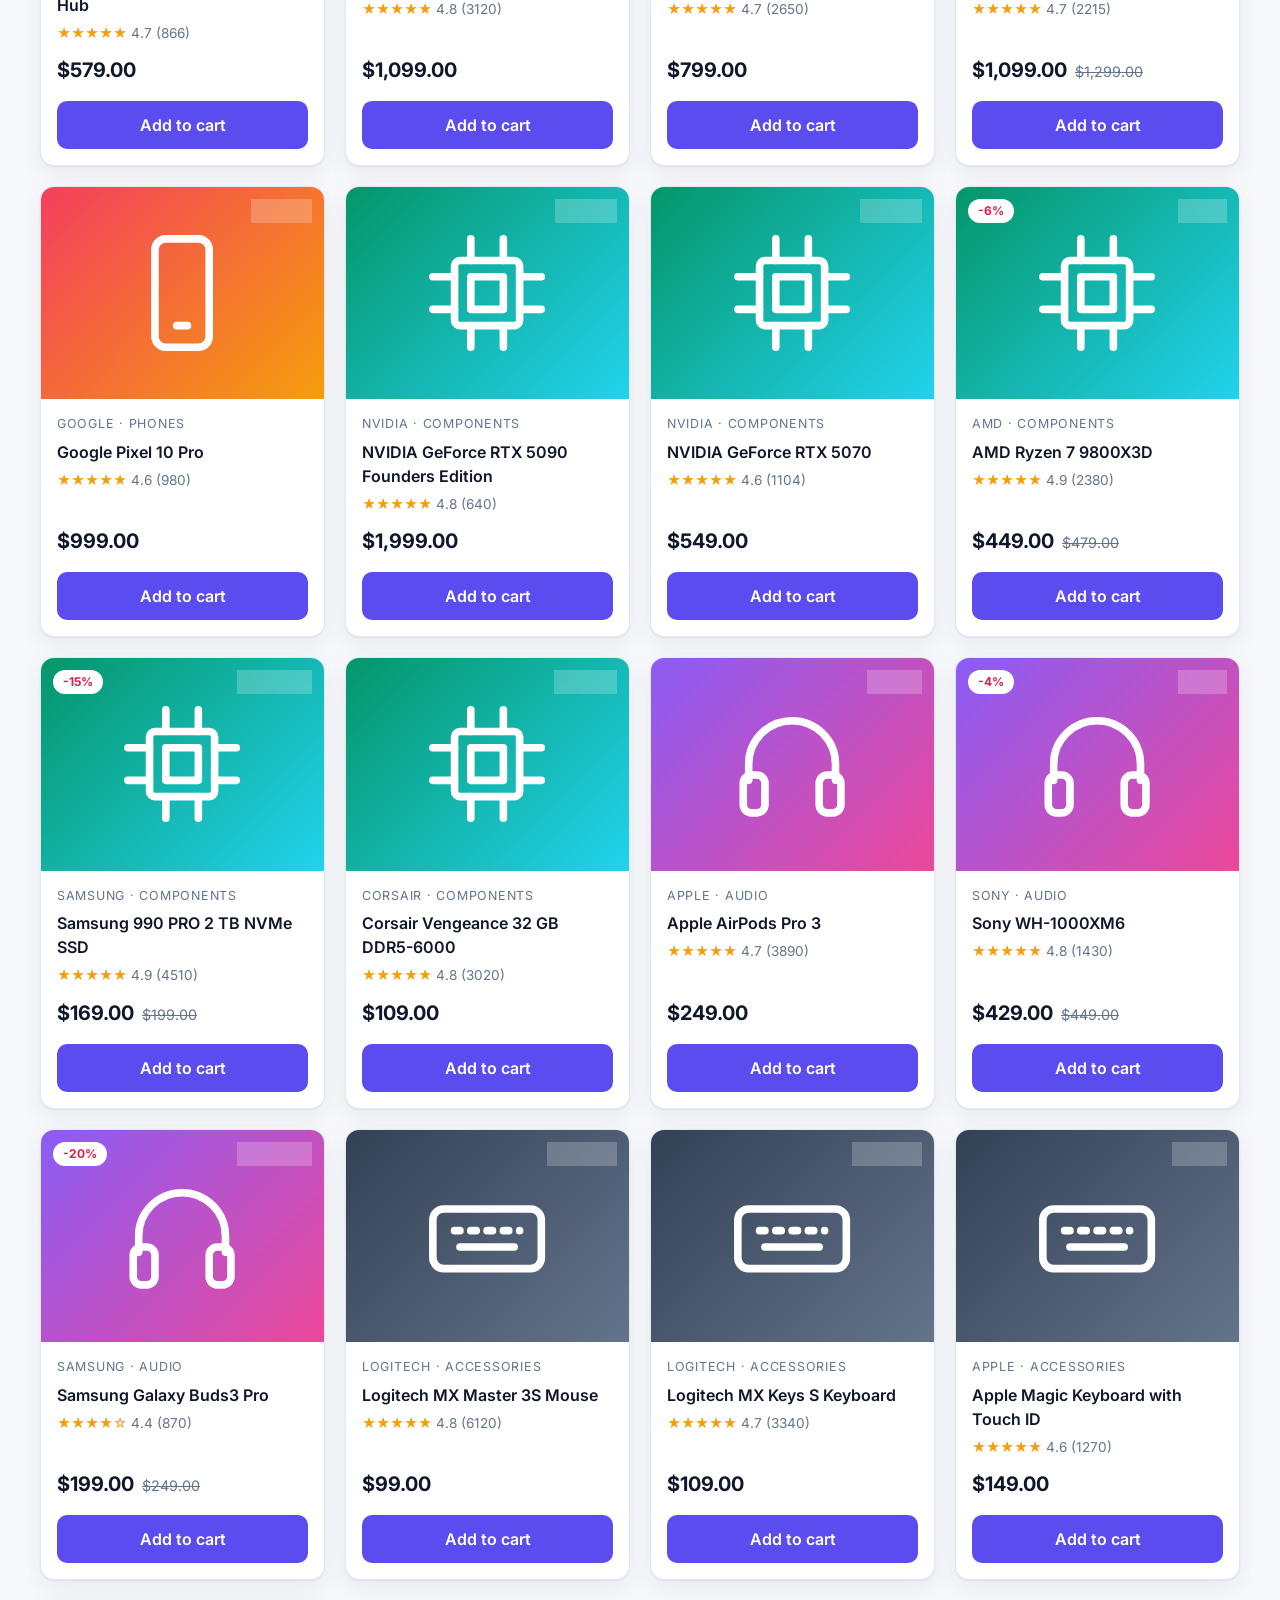
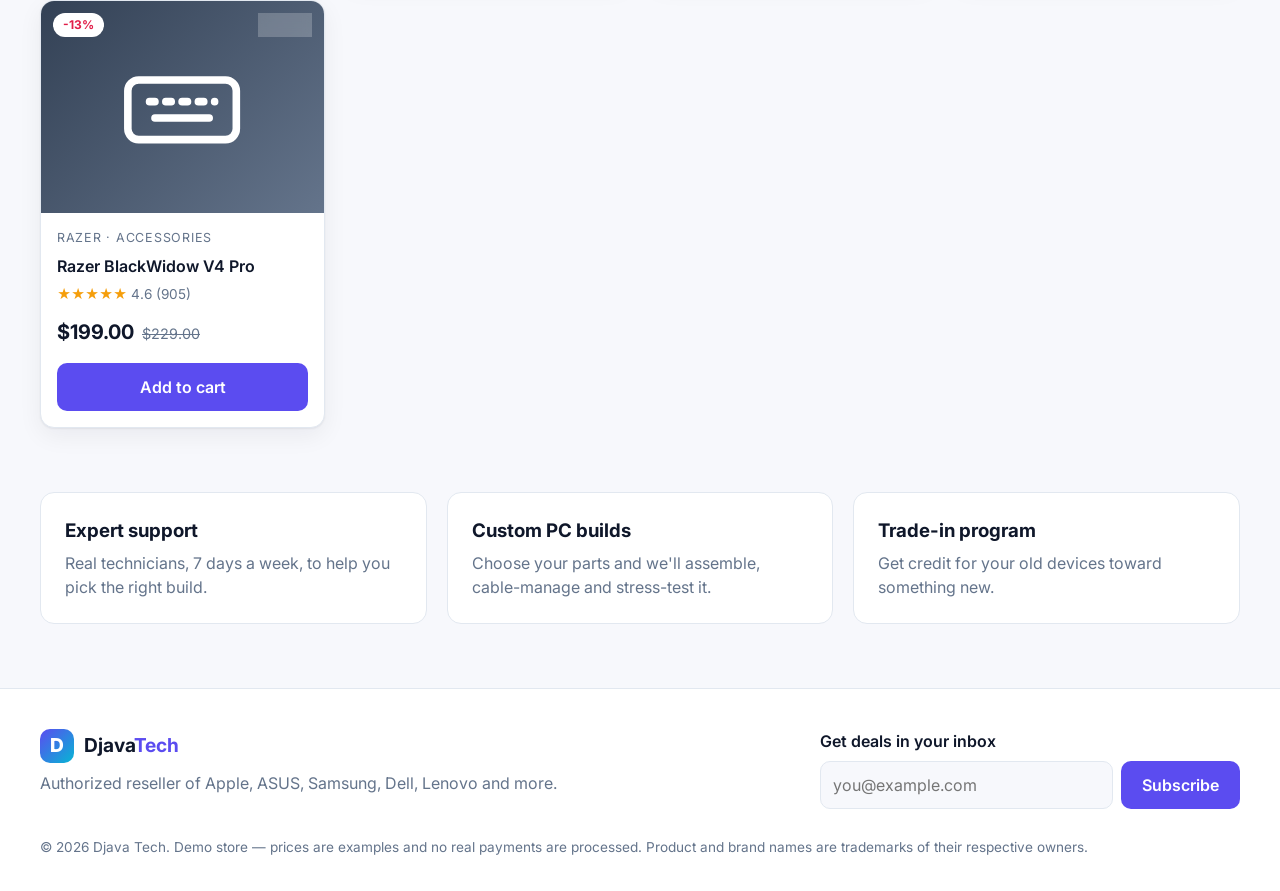
==== commit a1902fd9: "Add admin page for managing products admin.html lets you add, edit and delete products, upload photo" ====
--- a/index.html
+++ b/index.html
@@ -135,6 +135,7 @@
 
   <div class="toast" id="toast" role="status" aria-live="polite"></div>
 
+  <script src="products.js"></script>
   <script src="app.js"></script>
 </body>
 </html>
--- a/styles.css
+++ b/styles.css
@@ -24,6 +24,7 @@
 }
 
 * { box-sizing: border-box; }
+[hidden] { display: none !important; }
 html { scroll-behavior: smooth; }
 body {
   margin: 0;
@@ -291,3 +292,11 @@
   .filters .sort { flex: 1; }
   .filters select { flex: 1; min-width: 0; }
 }
+
+/* ---------- Product photos ---------- */
+:root { --photo-bg: #ffffff; }
+.card-media img, .modal-media img, .line-thumb img { width: 100%; height: 100%; object-fit: contain; padding: 8%; }
+.line-thumb { overflow: hidden; border: 1px solid var(--border); }
+.line-thumb img { padding: 4px; }
+.card-media:has(img) .brand-tag { background: var(--text); color: var(--bg); }
+.modal-media:has(img) { min-height: 260px; }
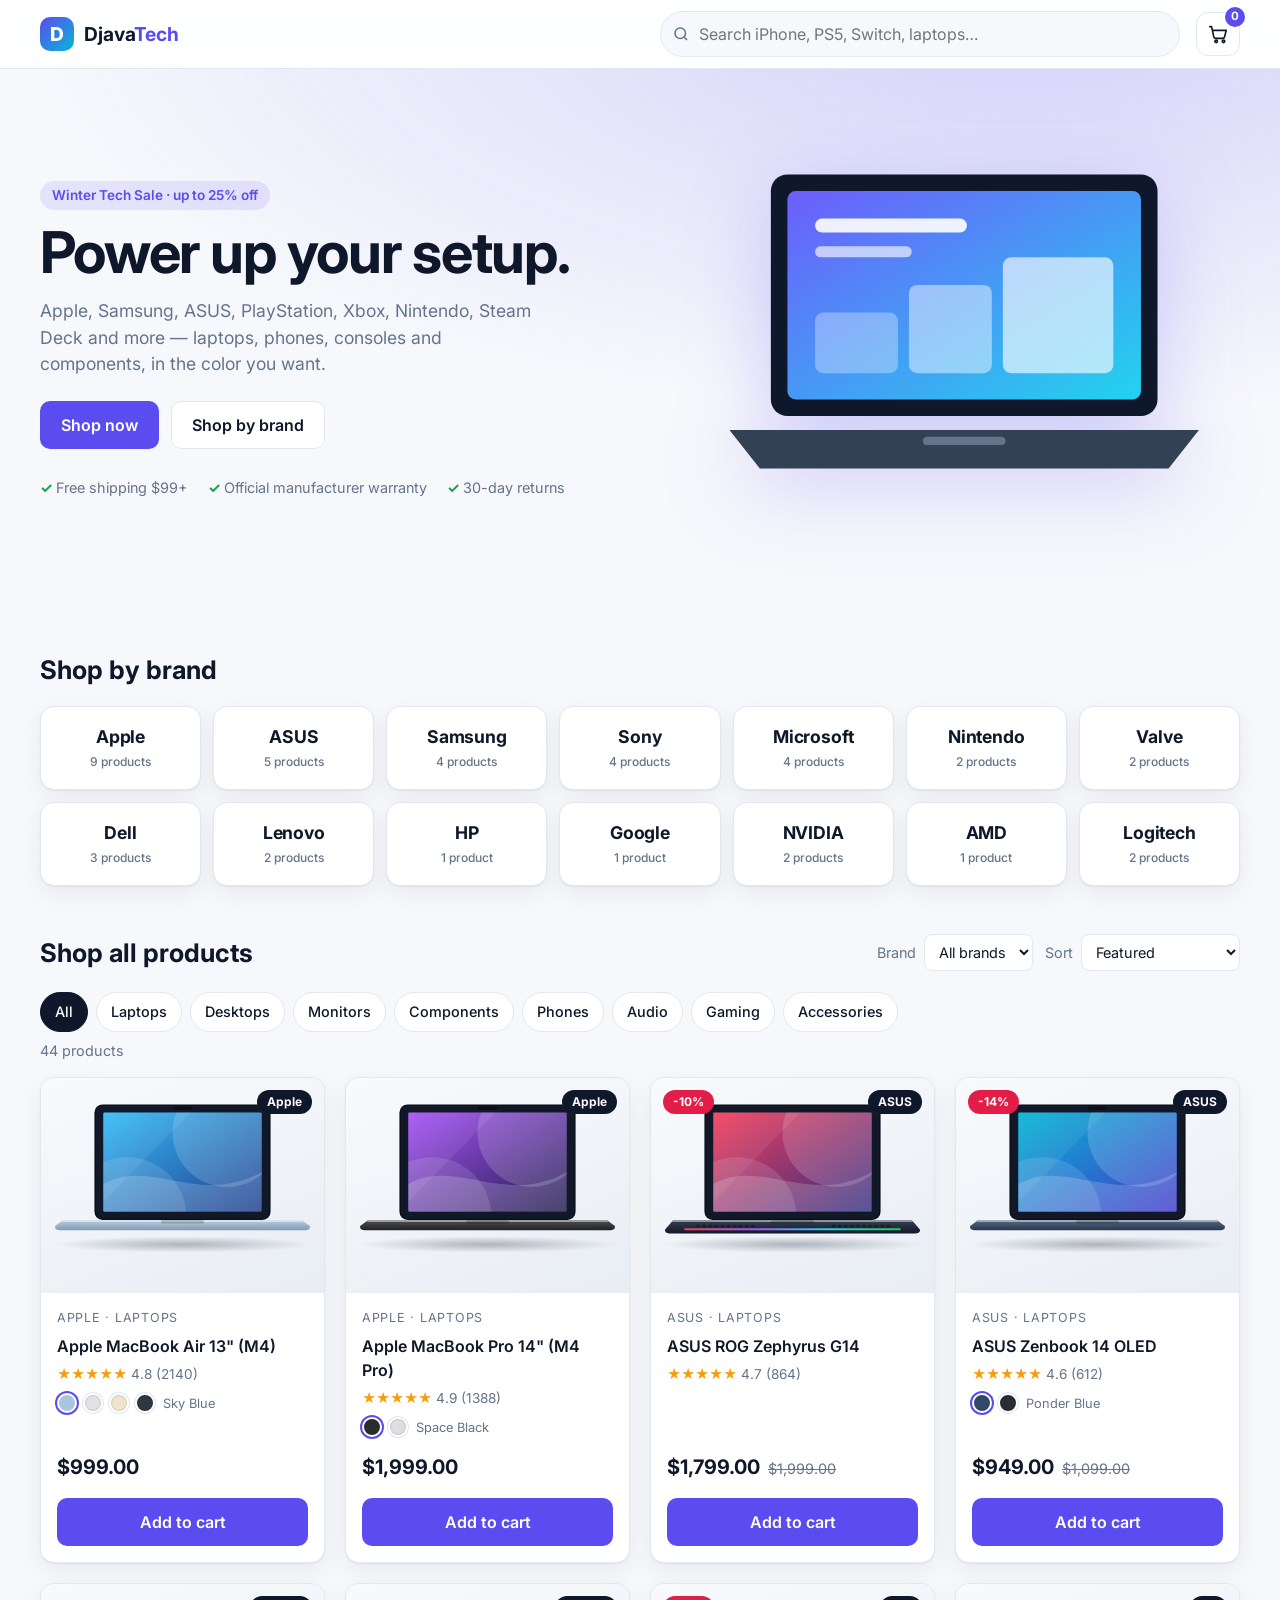
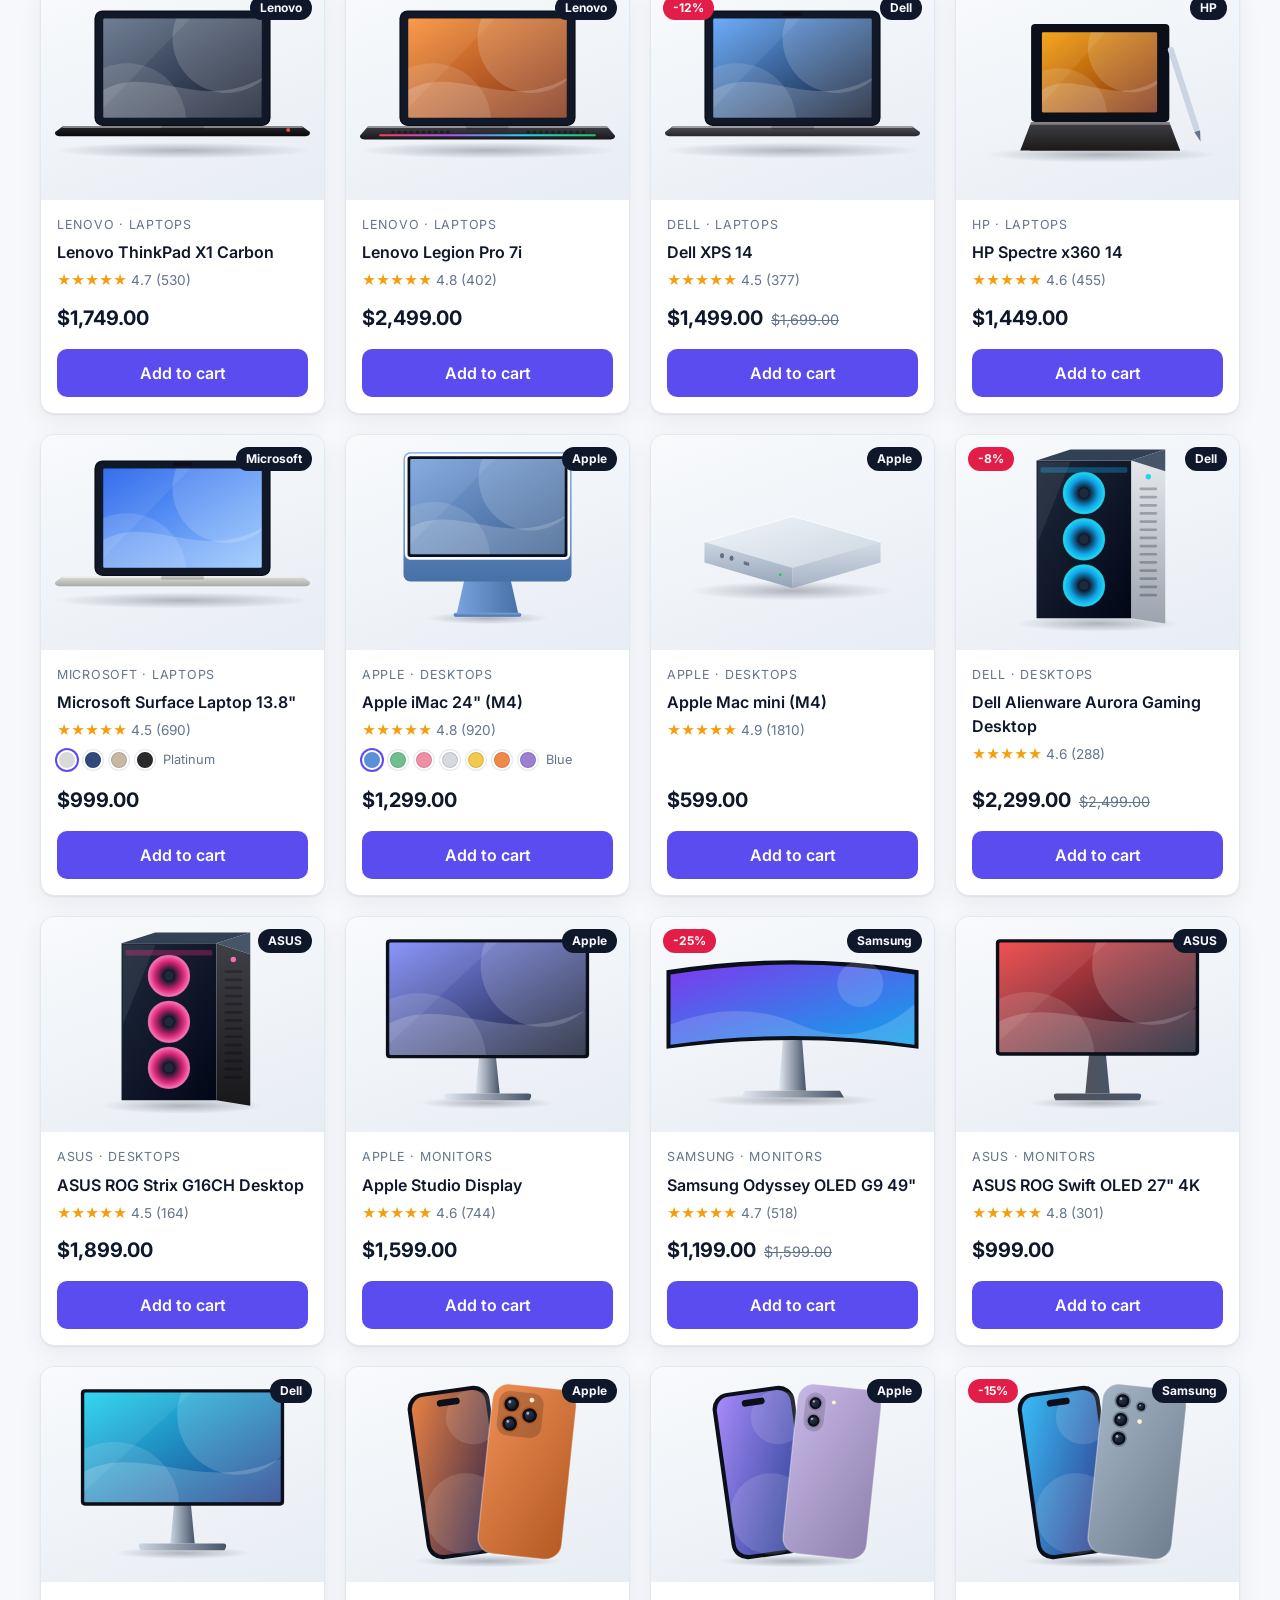
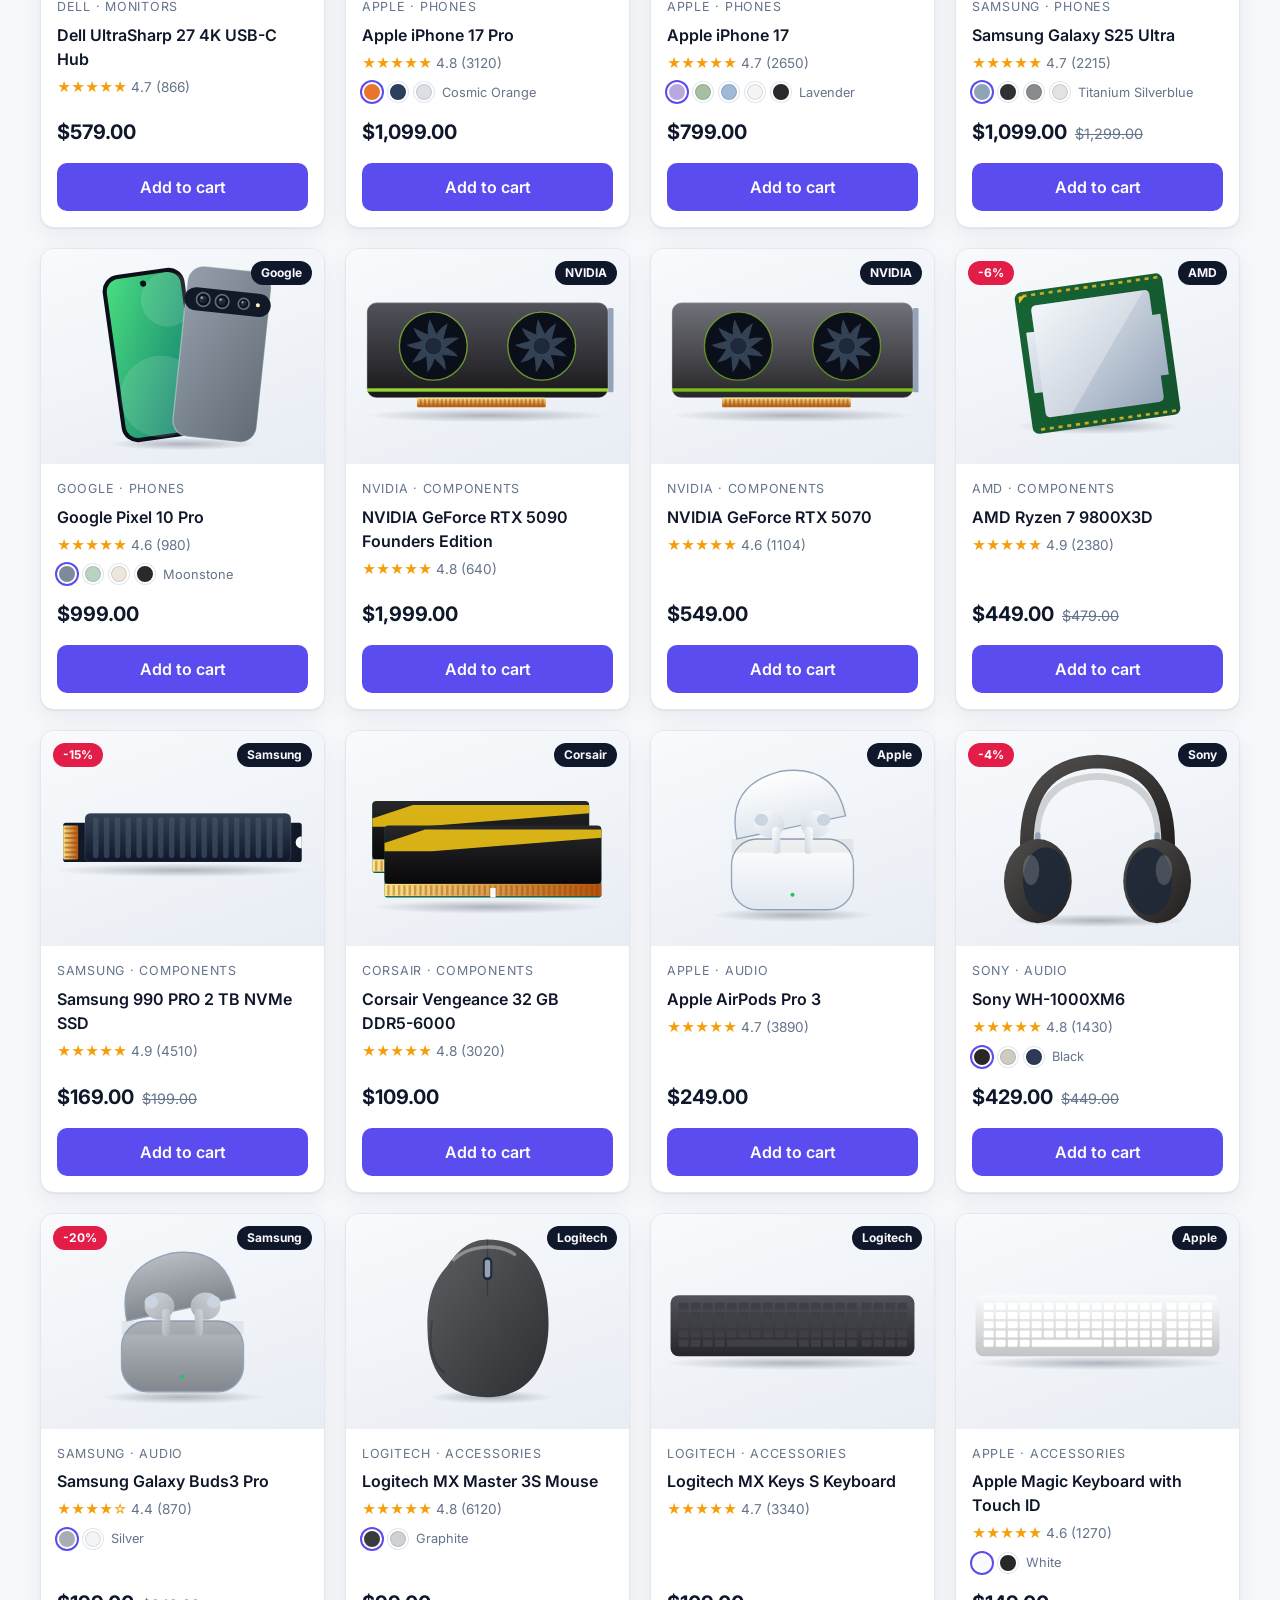
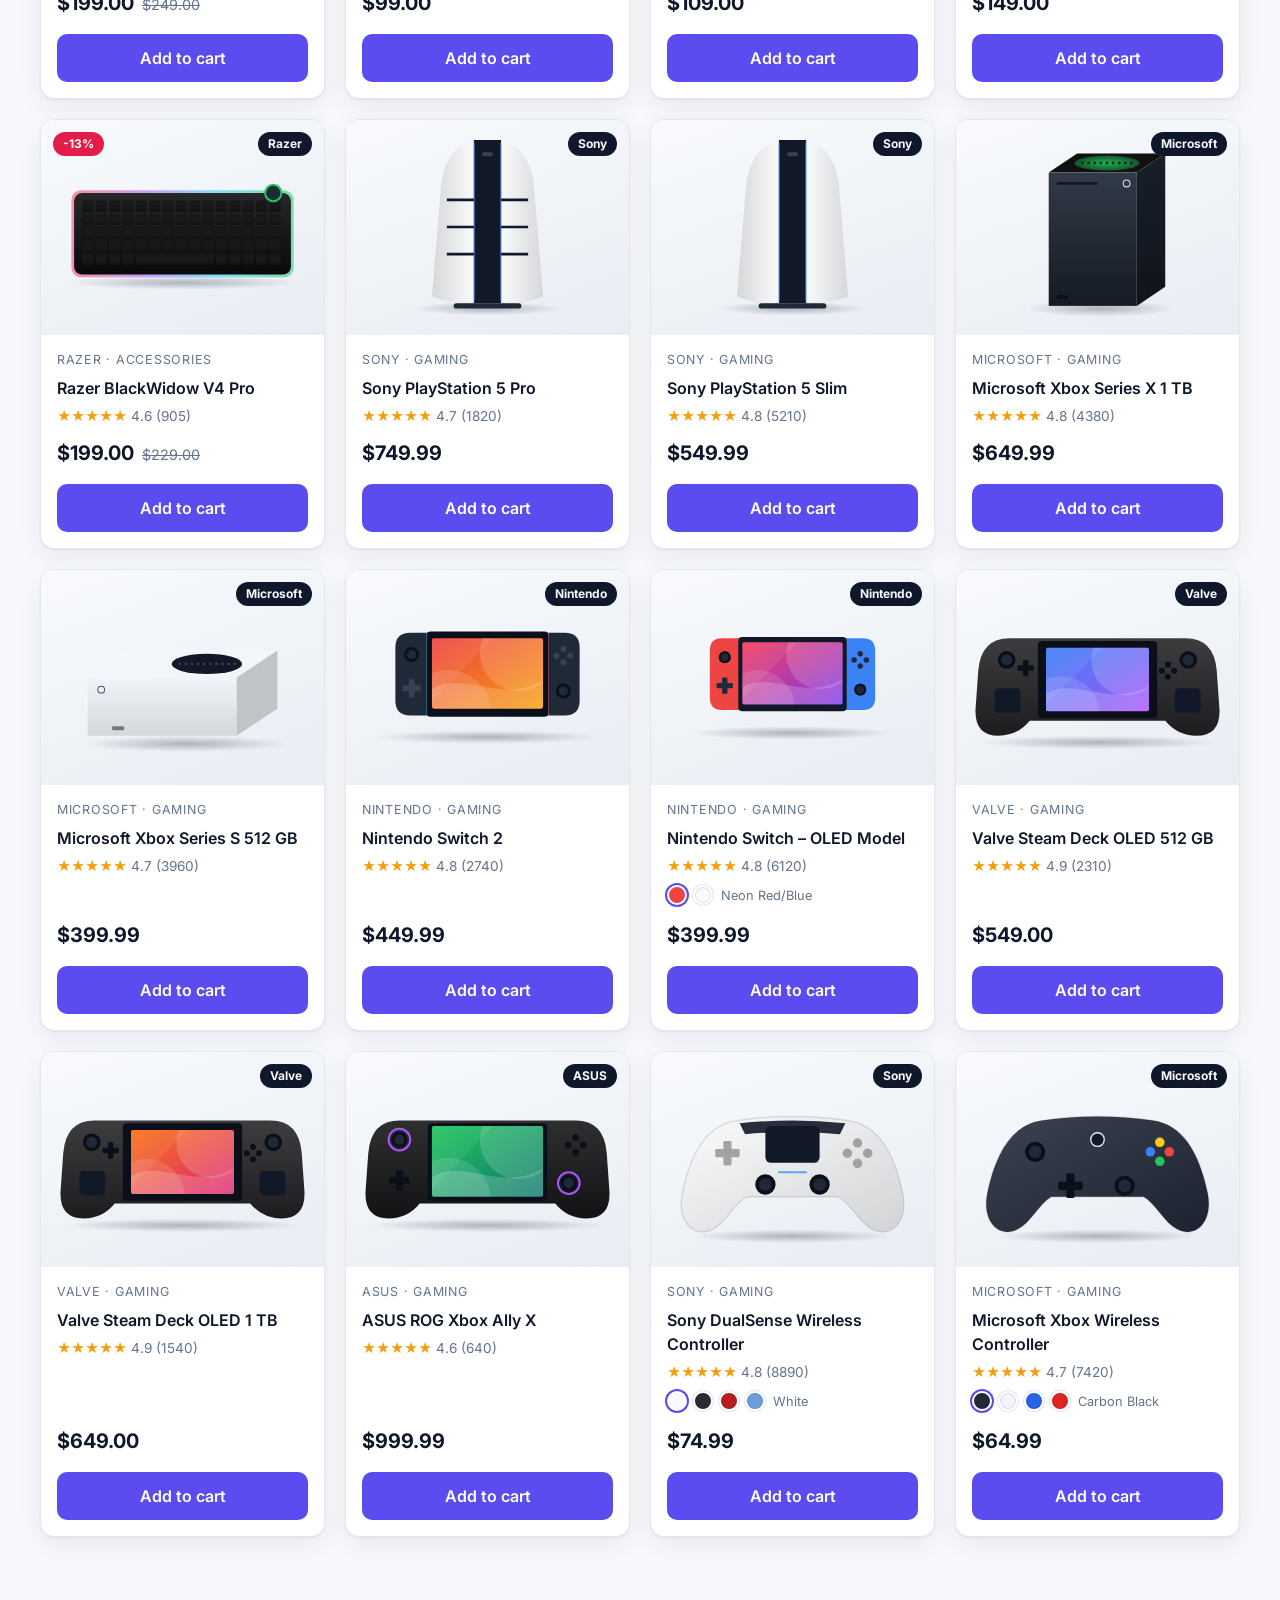
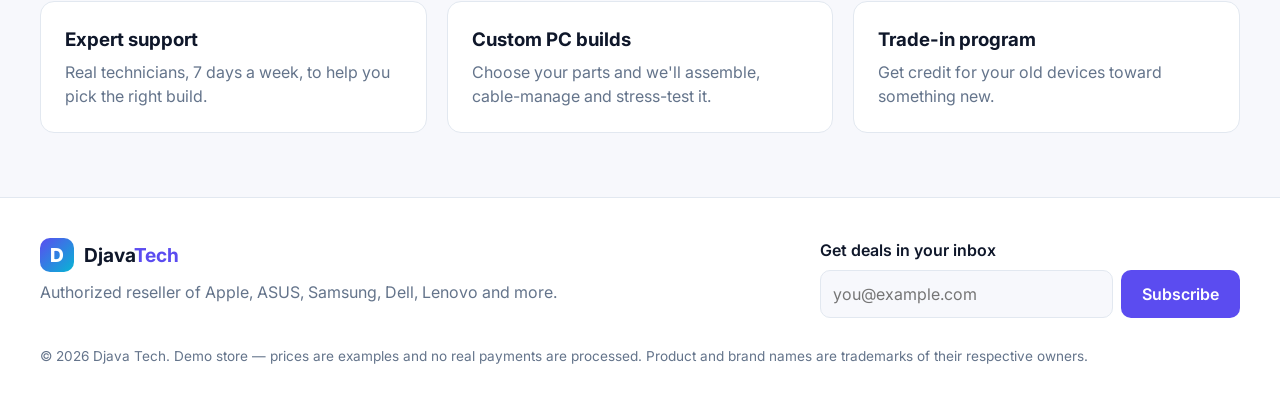
==== commit 36721e80: "Add color options and a Gaming category with consoles Products can have colors: swatches on cards an" ====
--- a/index.html
+++ b/index.html
@@ -24,7 +24,7 @@
       </a>
       <div class="search">
         <svg viewBox="0 0 24 24" aria-hidden="true"><circle cx="11" cy="11" r="7"/><path d="m20 20-3.5-3.5"/></svg>
-        <input id="search" type="search" enterkeyhint="search" autocomplete="off" placeholder="Search laptops, GPUs, monitors…" aria-label="Search products">
+        <input id="search" type="search" enterkeyhint="search" autocomplete="off" placeholder="Search iPhone, PS5, Switch, laptops…" aria-label="Search products">
       </div>
       <button class="cart-btn" id="cartOpen" aria-label="Open cart">
         <svg viewBox="0 0 24 24" aria-hidden="true"><path d="M3 4h2l2.4 11.2a2 2 0 0 0 2 1.6h7.7a2 2 0 0 0 2-1.5L21 8H6"/><circle cx="10" cy="20" r="1.4"/><circle cx="18" cy="20" r="1.4"/></svg>
@@ -39,7 +39,7 @@
         <div class="hero-copy">
           <p class="eyebrow">Winter Tech Sale · up to 25% off</p>
           <h1>Power up your setup.</h1>
-          <p class="lead">Apple, ASUS, Samsung, Dell, Lenovo and more — laptops, phones, gaming rigs and components, shipped free on orders over $99.</p>
+          <p class="lead">Apple, Samsung, ASUS, PlayStation, Xbox, Nintendo, Steam Deck and more — laptops, phones, consoles and components, in the color you want.</p>
           <div class="hero-cta">
             <a href="#shop" class="btn btn-primary">Shop now</a>
             <a href="#brands" class="btn btn-ghost">Shop by brand</a>
--- a/styles.css
+++ b/styles.css
@@ -300,3 +300,54 @@
 .line-thumb img { padding: 4px; }
 .card-media:has(img) .brand-tag { background: var(--text); color: var(--bg); }
 .modal-media:has(img) { min-height: 260px; }
+
+/* ---------- Product illustrations & shipping ---------- */
+:root { --photo-bg: linear-gradient(160deg, #f8fafc, #e8edf4); }
+@media (prefers-color-scheme: dark) { :root { --photo-bg: linear-gradient(160deg, #e9eef5, #cfd8e3); } }
+.card-media img, .modal-media img { padding: 2%; }
+.line-thumb img { padding: 0; }
+.card-media:has(img) .badge { background: var(--danger); color: #fff; }
+.card-media:hover img { transform: scale(1.04); }
+.card-media img { transition: transform .25s ease; }
+.ship-to { display: flex; align-items: center; justify-content: space-between; gap: 10px; color: var(--muted); }
+.ship-to select, .form select {
+  padding: 9px 10px; border-radius: 10px; border: 1px solid var(--border); background: var(--bg); color: var(--text); font: inherit; min-width: 0;
+}
+.ship-to select { flex: 1; max-width: 240px; }
+.form select { width: 100%; }
+.field-label { font-weight: 600; font-size: .9rem; margin-bottom: -4px; }
+.ship-note { margin: 0; color: var(--muted); font-size: .82rem; }
+.row small { font-size: .78rem; }
+.success .ship-note { margin-top: 8px; }
+.summary-details summary { display: flex; justify-content: space-between; align-items: center; cursor: pointer; list-style: none; font-weight: 700; font-size: 1.1rem; }
+.summary-details summary::-webkit-details-marker { display: none; }
+.summary-details summary small { color: var(--muted); font-weight: 500; font-size: .8rem; text-decoration: underline; }
+.summary-details[open] summary { display: none; }
+.summary-body { display: flex; flex-direction: column; gap: 10px; }
+
+/* ---------- Colours ---------- */
+.brand-strip { grid-template-columns: repeat(7, 1fr); }
+@media (max-width: 860px) { .brand-strip { grid-template-columns: repeat(4, 1fr); } }
+@media (max-width: 560px) { .brand-strip { grid-template-columns: repeat(3, 1fr); } }
+.swatch-row { display: flex; align-items: center; gap: 8px; min-height: 26px; flex-wrap: wrap; }
+.swatches { display: flex; gap: 6px; flex-wrap: wrap; }
+.swatch {
+  width: 20px; height: 20px; border-radius: 50%; padding: 0; background: var(--c);
+  border: 2px solid var(--surface); box-shadow: 0 0 0 1px var(--border), inset 0 0 0 1px rgba(0, 0, 0, .12);
+  transition: box-shadow .15s, transform .15s;
+}
+.swatch:hover { transform: scale(1.12); }
+.swatch.on { box-shadow: 0 0 0 2px var(--primary); }
+.swatches.big .swatch { width: 30px; height: 30px; }
+.swatch-name { color: var(--muted); font-size: .8rem; }
+.color-pick { display: flex; flex-direction: column; gap: 8px; }
+.color-label { font-size: .92rem; color: var(--muted); }
+.color-label b { color: var(--text); }
+.line-color { display: flex; align-items: center; gap: 6px; color: var(--muted); font-size: .8rem; margin-top: 2px; }
+.dot { width: 10px; height: 10px; border-radius: 50%; background: var(--c); box-shadow: inset 0 0 0 1px rgba(0, 0, 0, .2); }
+@media (pointer: coarse) {
+  .swatch { width: 26px; height: 26px; }
+  .swatches.big .swatch { width: 36px; height: 36px; }
+  .swatches { gap: 8px; }
+}
+@media (max-width: 560px) { .swatch-name { display: none; } }
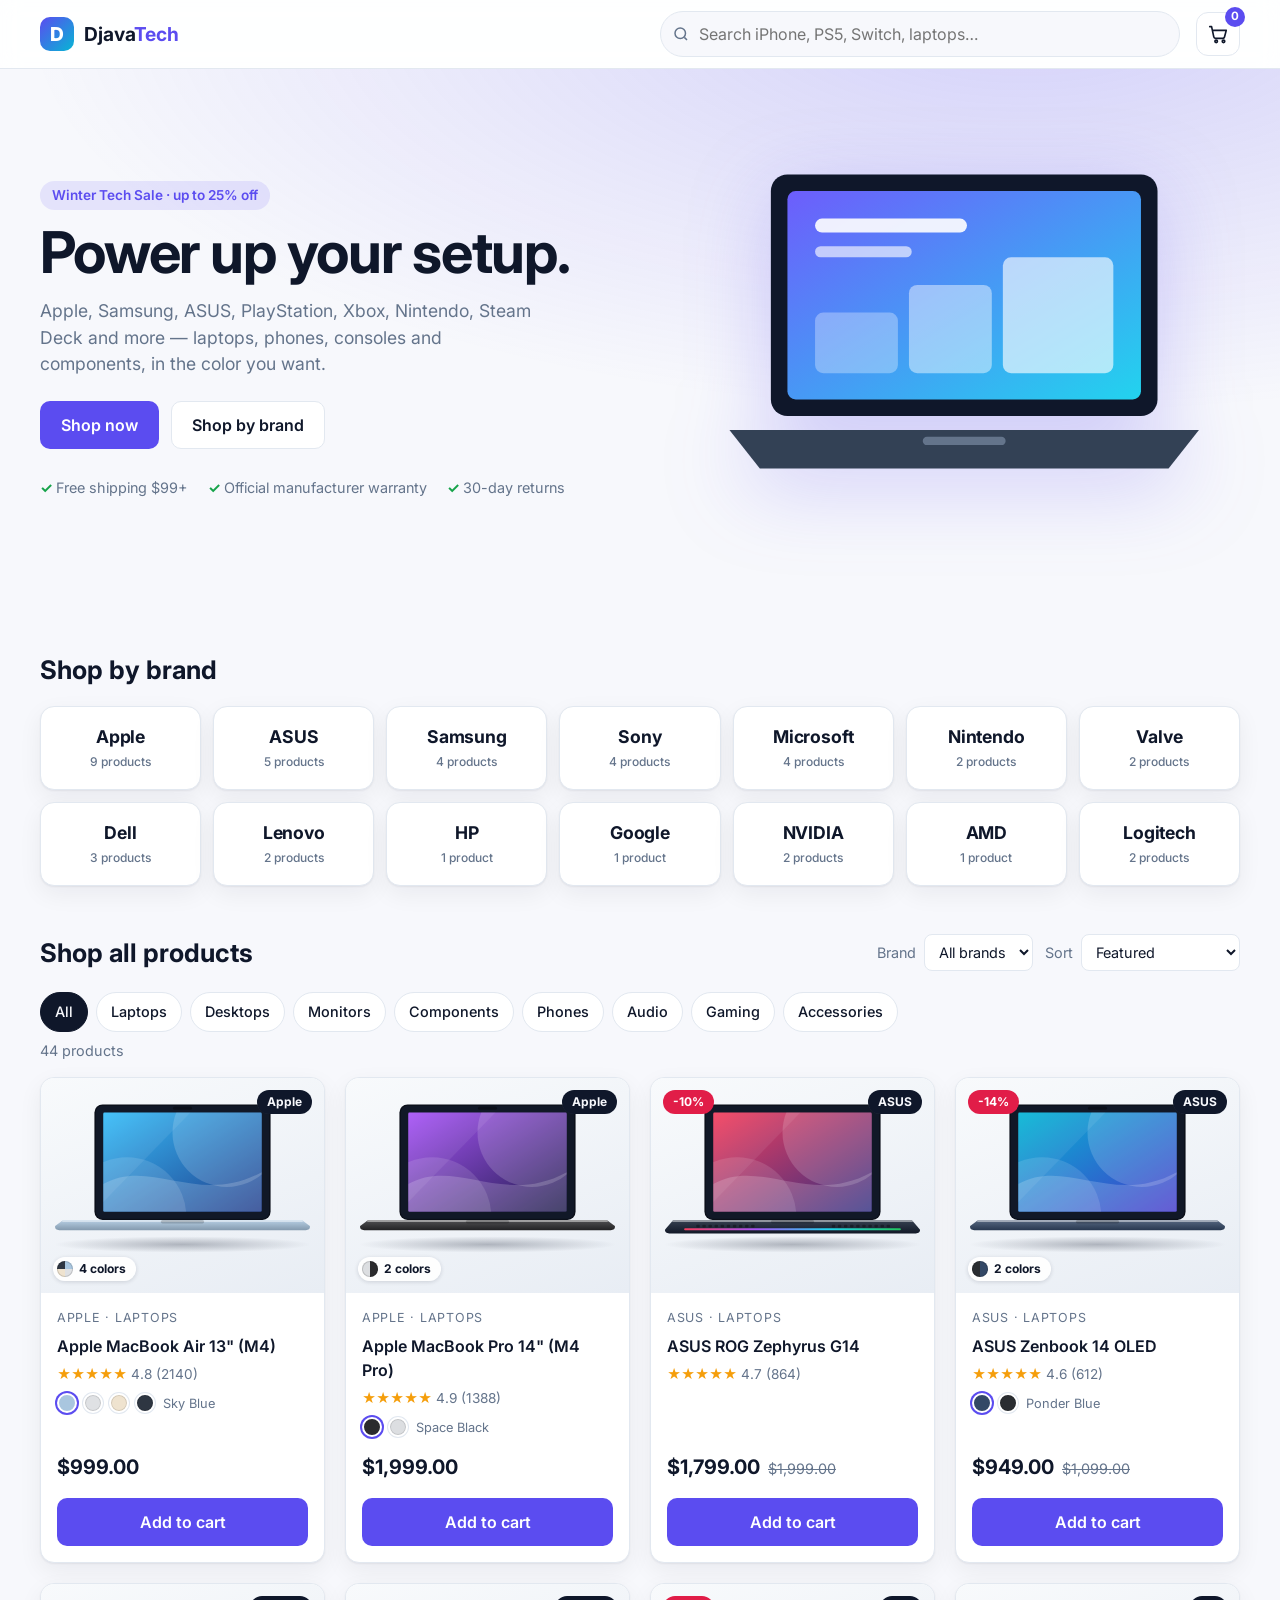
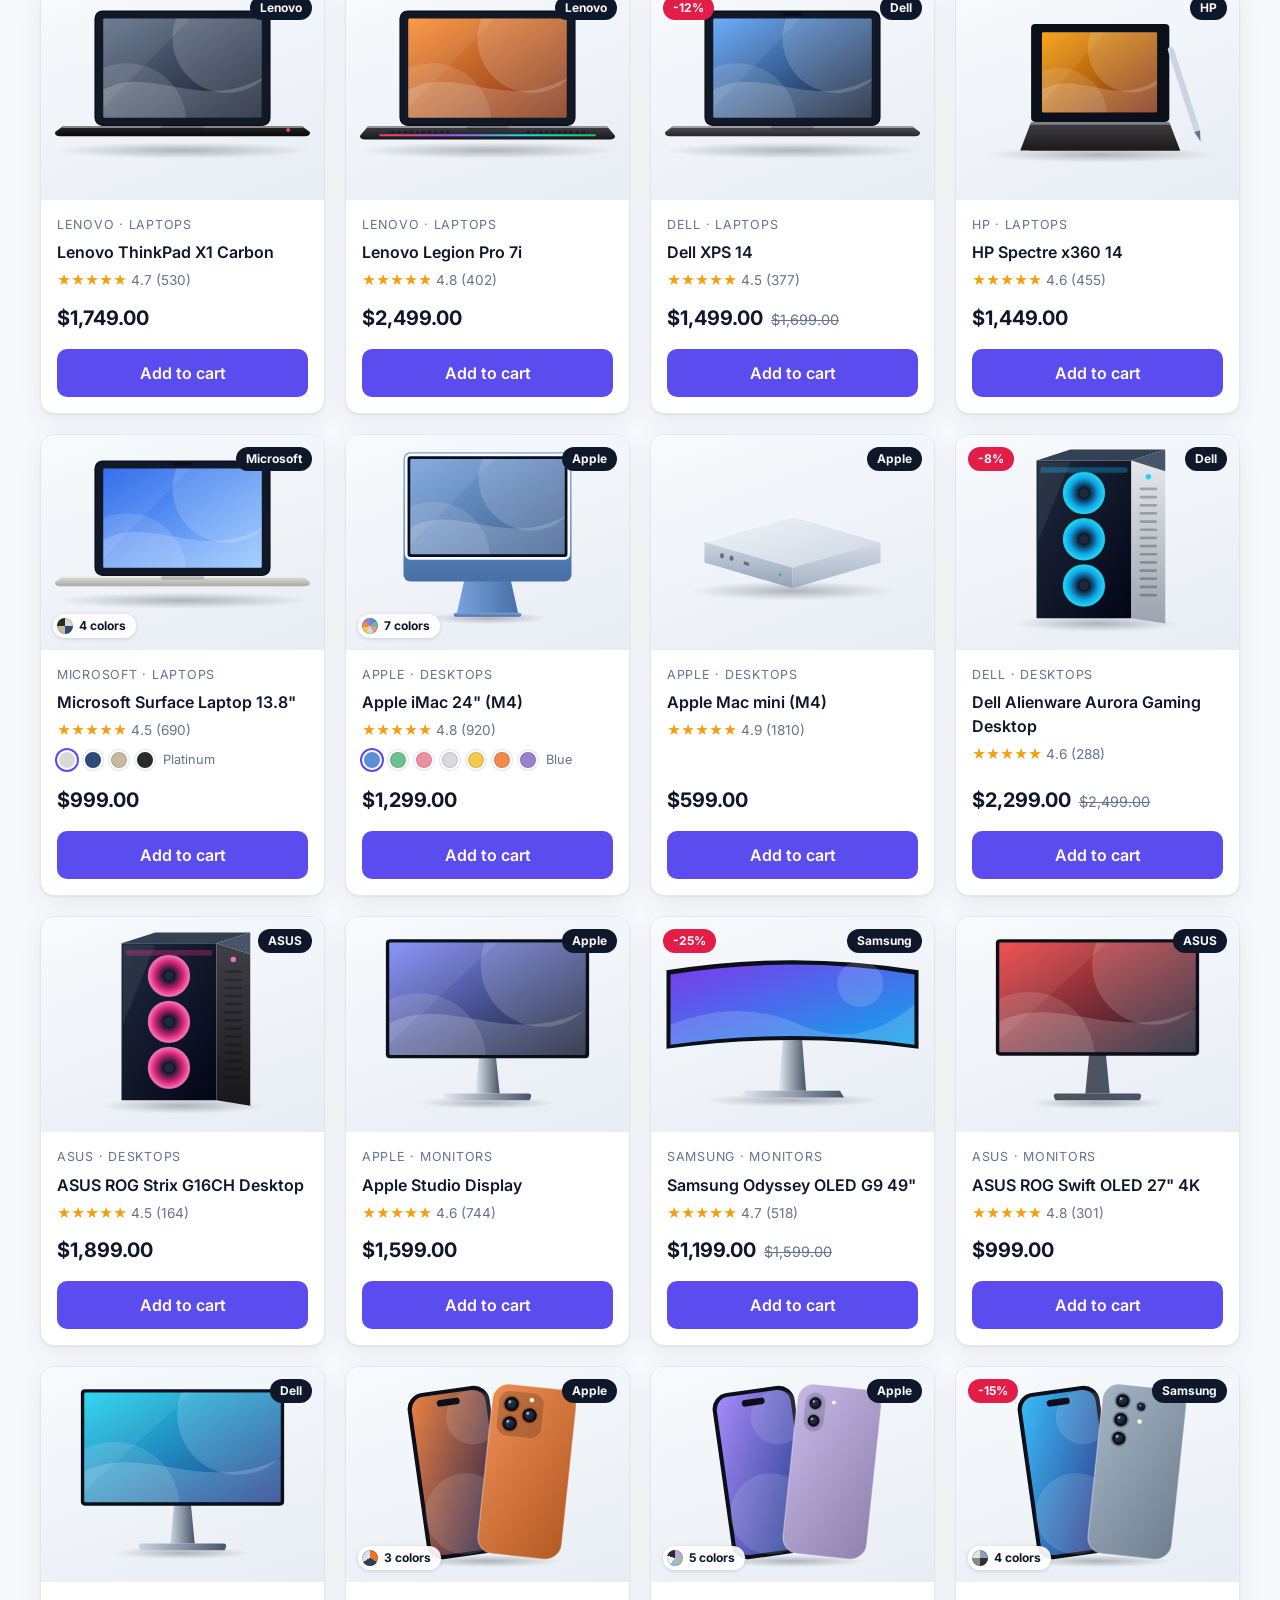
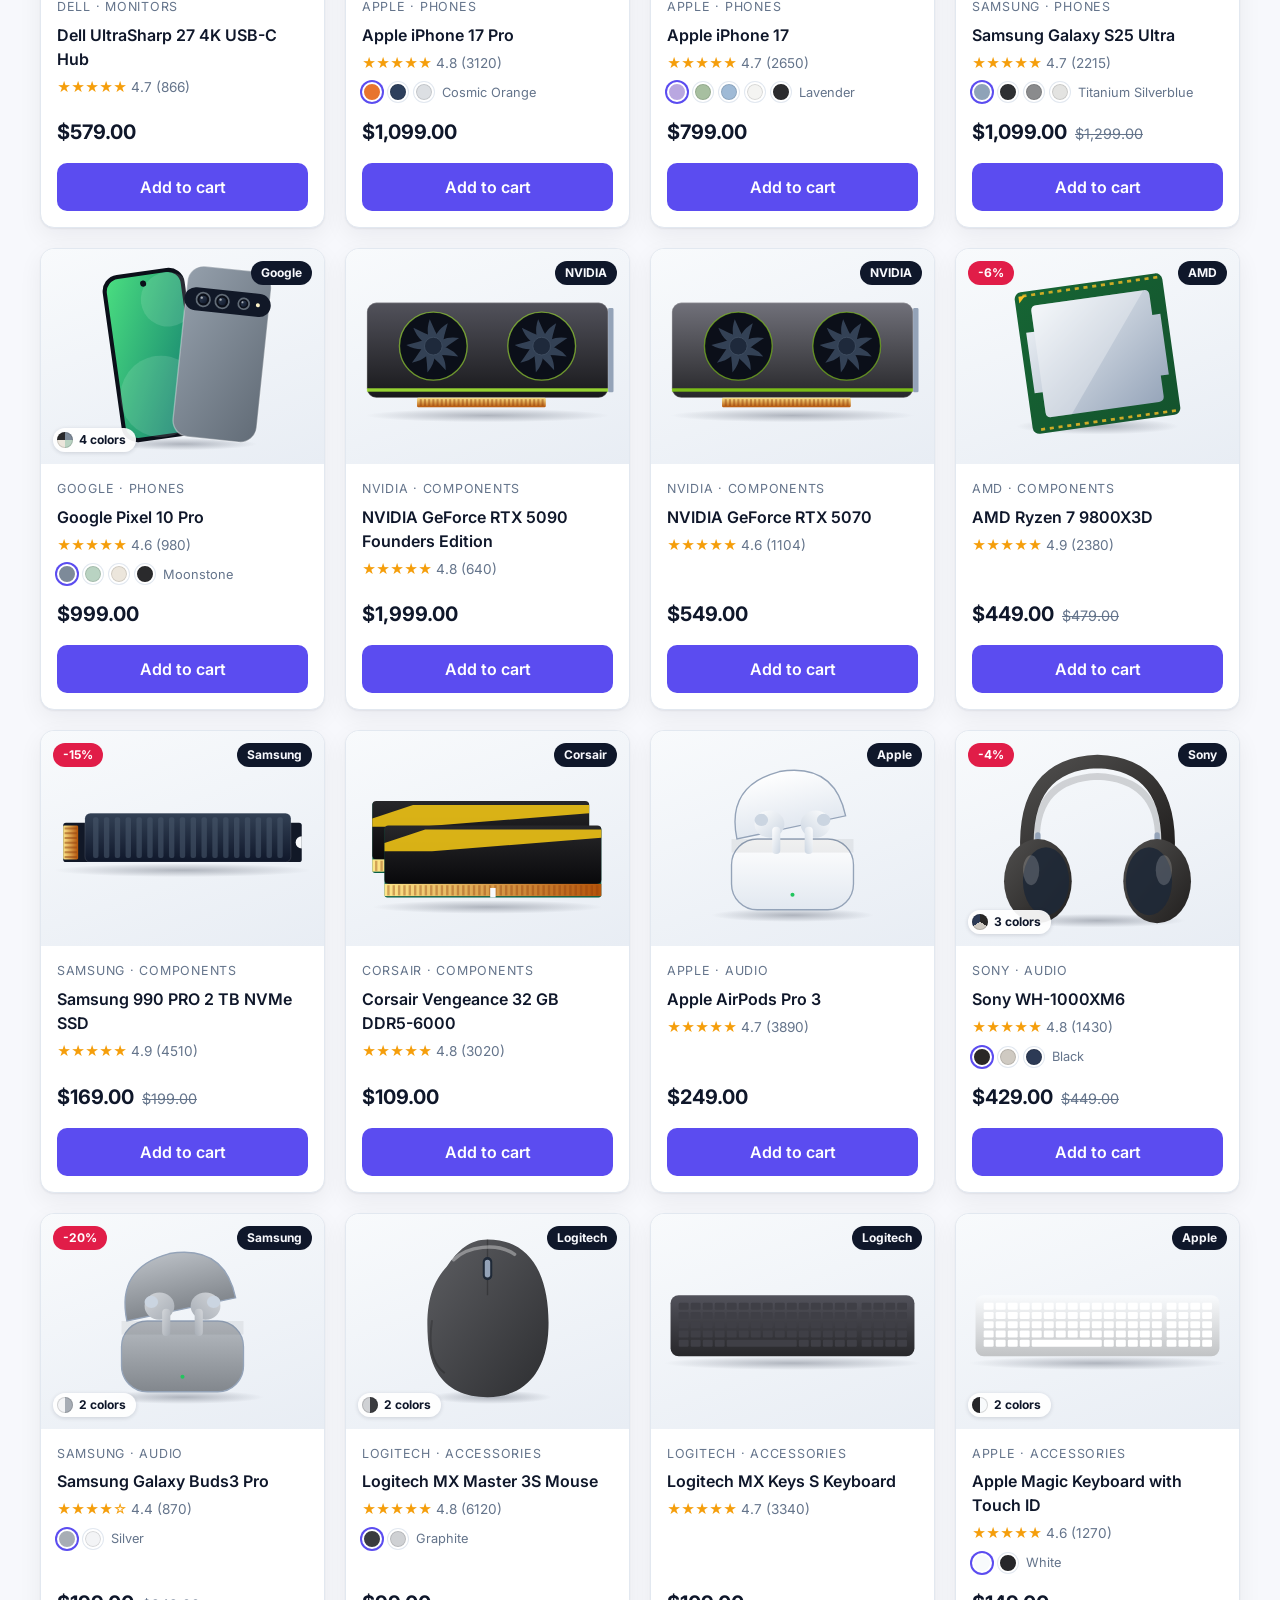
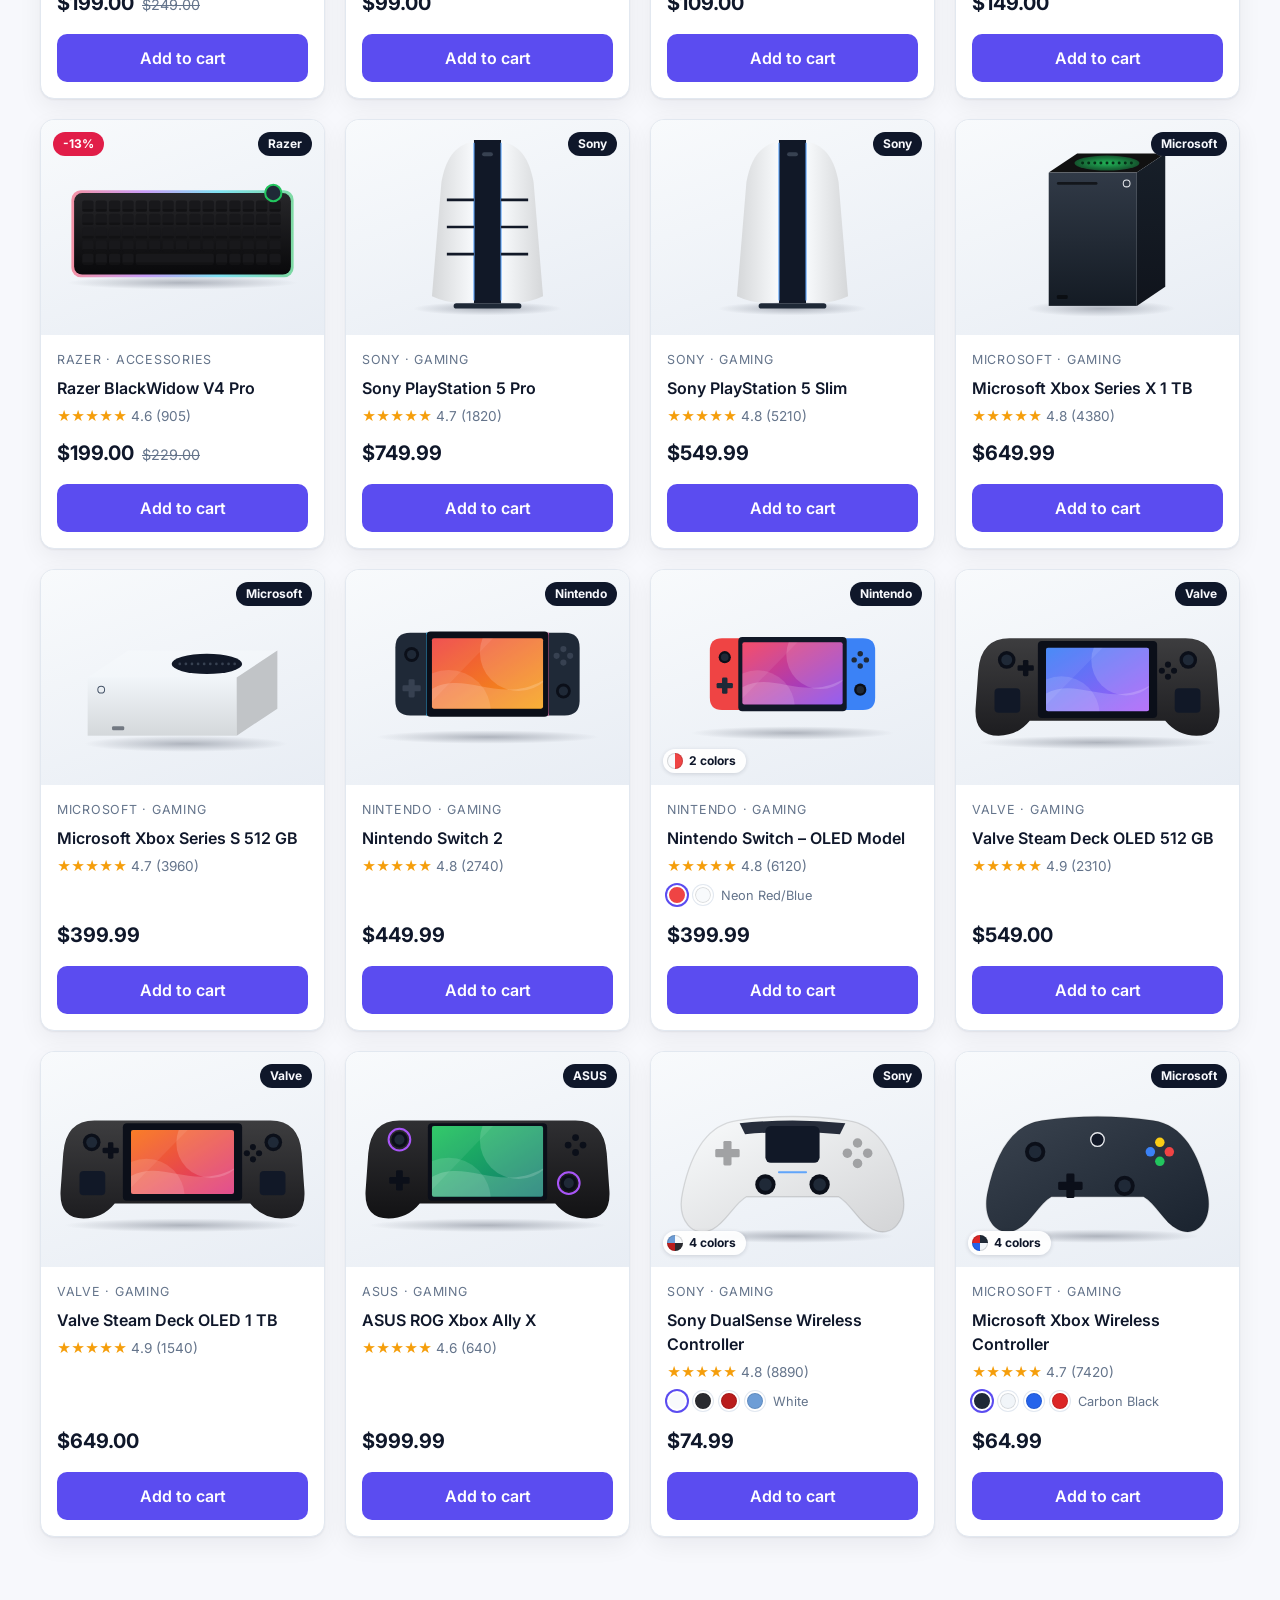
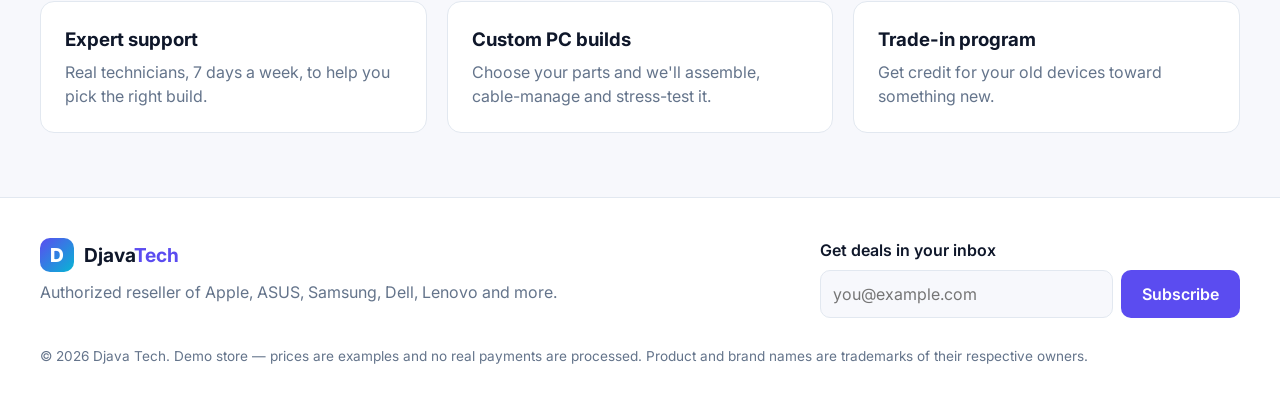
==== commit 61f4f956: "Make updates show up right away and colors easier to spot Version the CSS/JS links, make the service" ====
--- a/index.html
+++ b/index.html
@@ -14,7 +14,7 @@
   <meta name="description" content="Djava Tech: laptops, desktops, monitors, components and accessories.">
   <link rel="preconnect" href="https://fonts.googleapis.com">
   <link href="https://fonts.googleapis.com/css2?family=Inter:wght@400;500;600;700;800&display=swap" rel="stylesheet">
-  <link rel="stylesheet" href="styles.css">
+  <link rel="stylesheet" href="styles.css?v=7">
 </head>
 <body>
   <header class="site-header">
@@ -135,7 +135,7 @@
 
   <div class="toast" id="toast" role="status" aria-live="polite"></div>
 
-  <script src="products.js"></script>
-  <script src="app.js"></script>
+  <script src="products.js?v=7"></script>
+  <script src="app.js?v=7"></script>
 </body>
 </html>
--- a/styles.css
+++ b/styles.css
@@ -351,3 +351,9 @@
   .swatches { gap: 8px; }
 }
 @media (max-width: 560px) { .swatch-name { display: none; } }
+.colors-pill {
+  position: absolute; left: 12px; bottom: 12px; display: inline-flex; align-items: center; gap: 6px;
+  padding: 3px 10px 3px 4px; border-radius: 999px; background: rgba(255, 255, 255, .92); color: #0f172a;
+  font-size: .75rem; font-weight: 700; box-shadow: 0 1px 4px rgba(15, 23, 42, .15);
+}
+.colors-pill i { width: 16px; height: 16px; border-radius: 50%; box-shadow: inset 0 0 0 1px rgba(0, 0, 0, .15); }
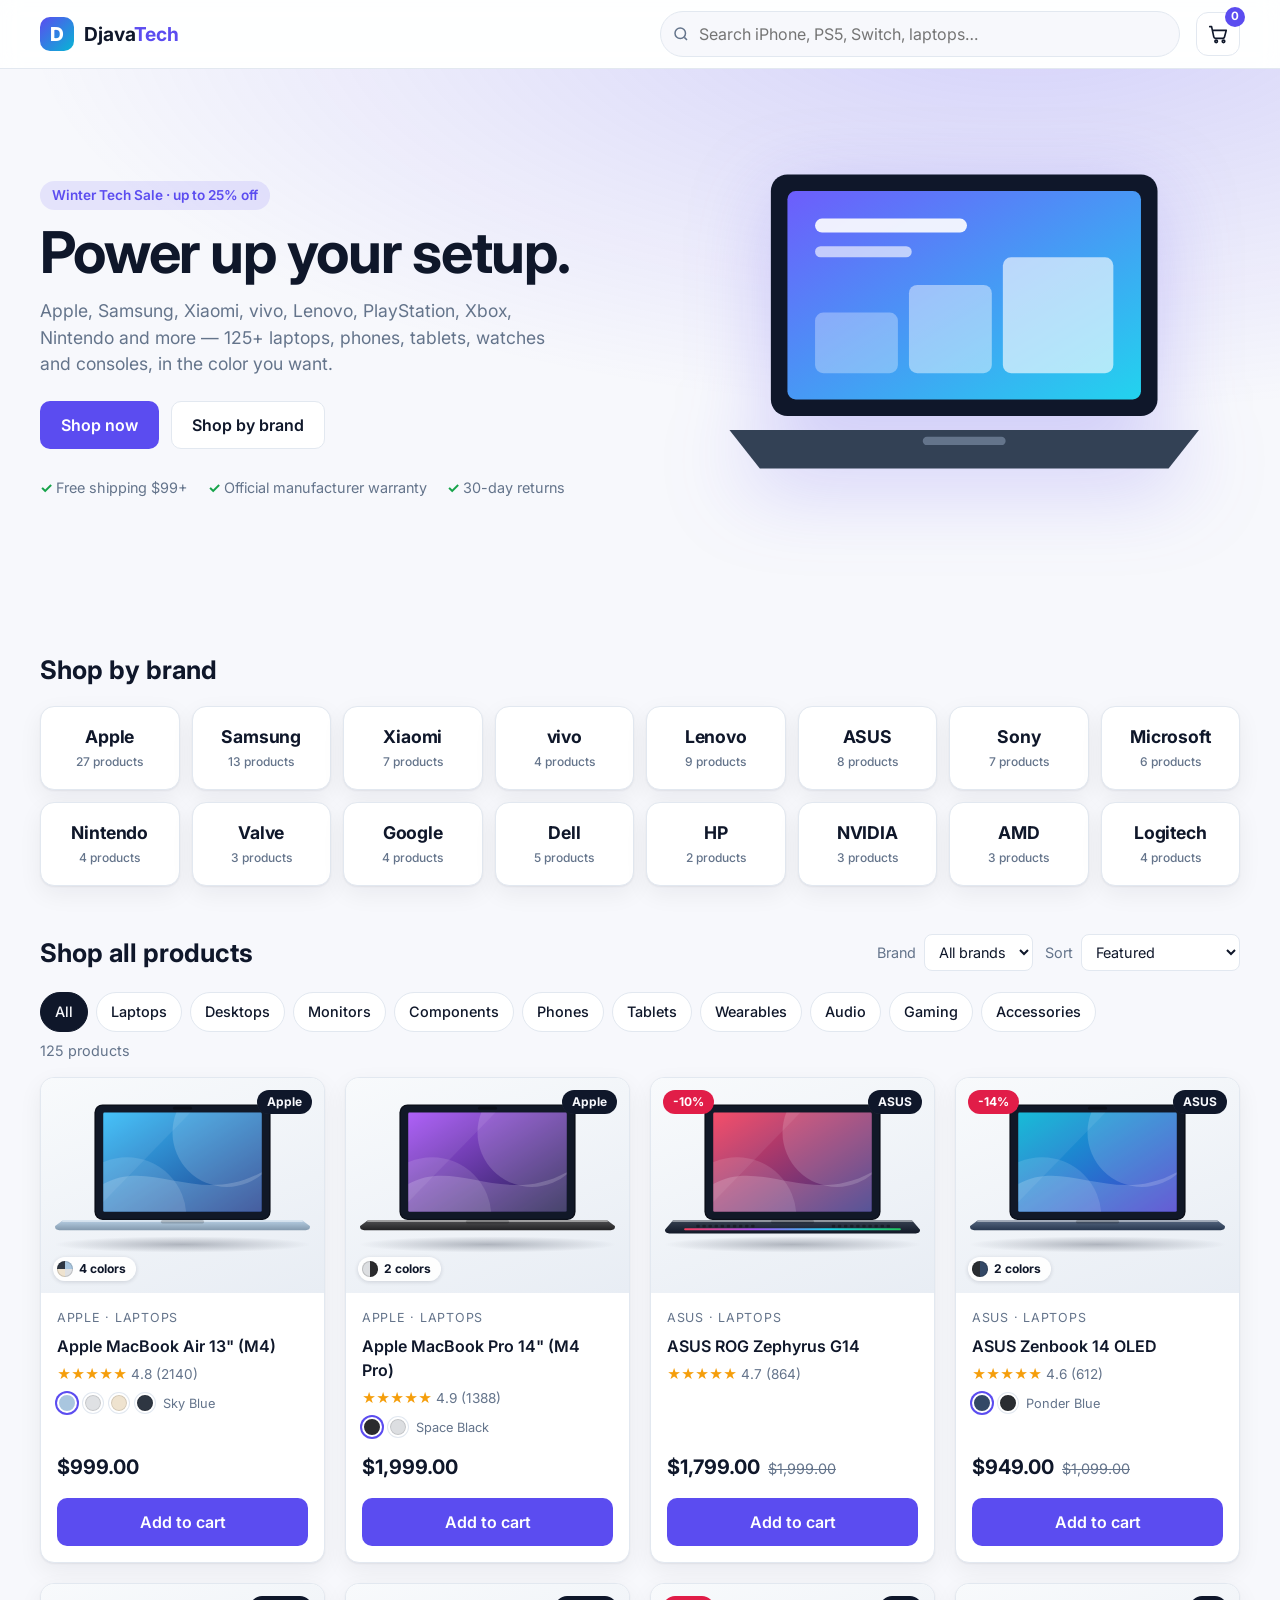
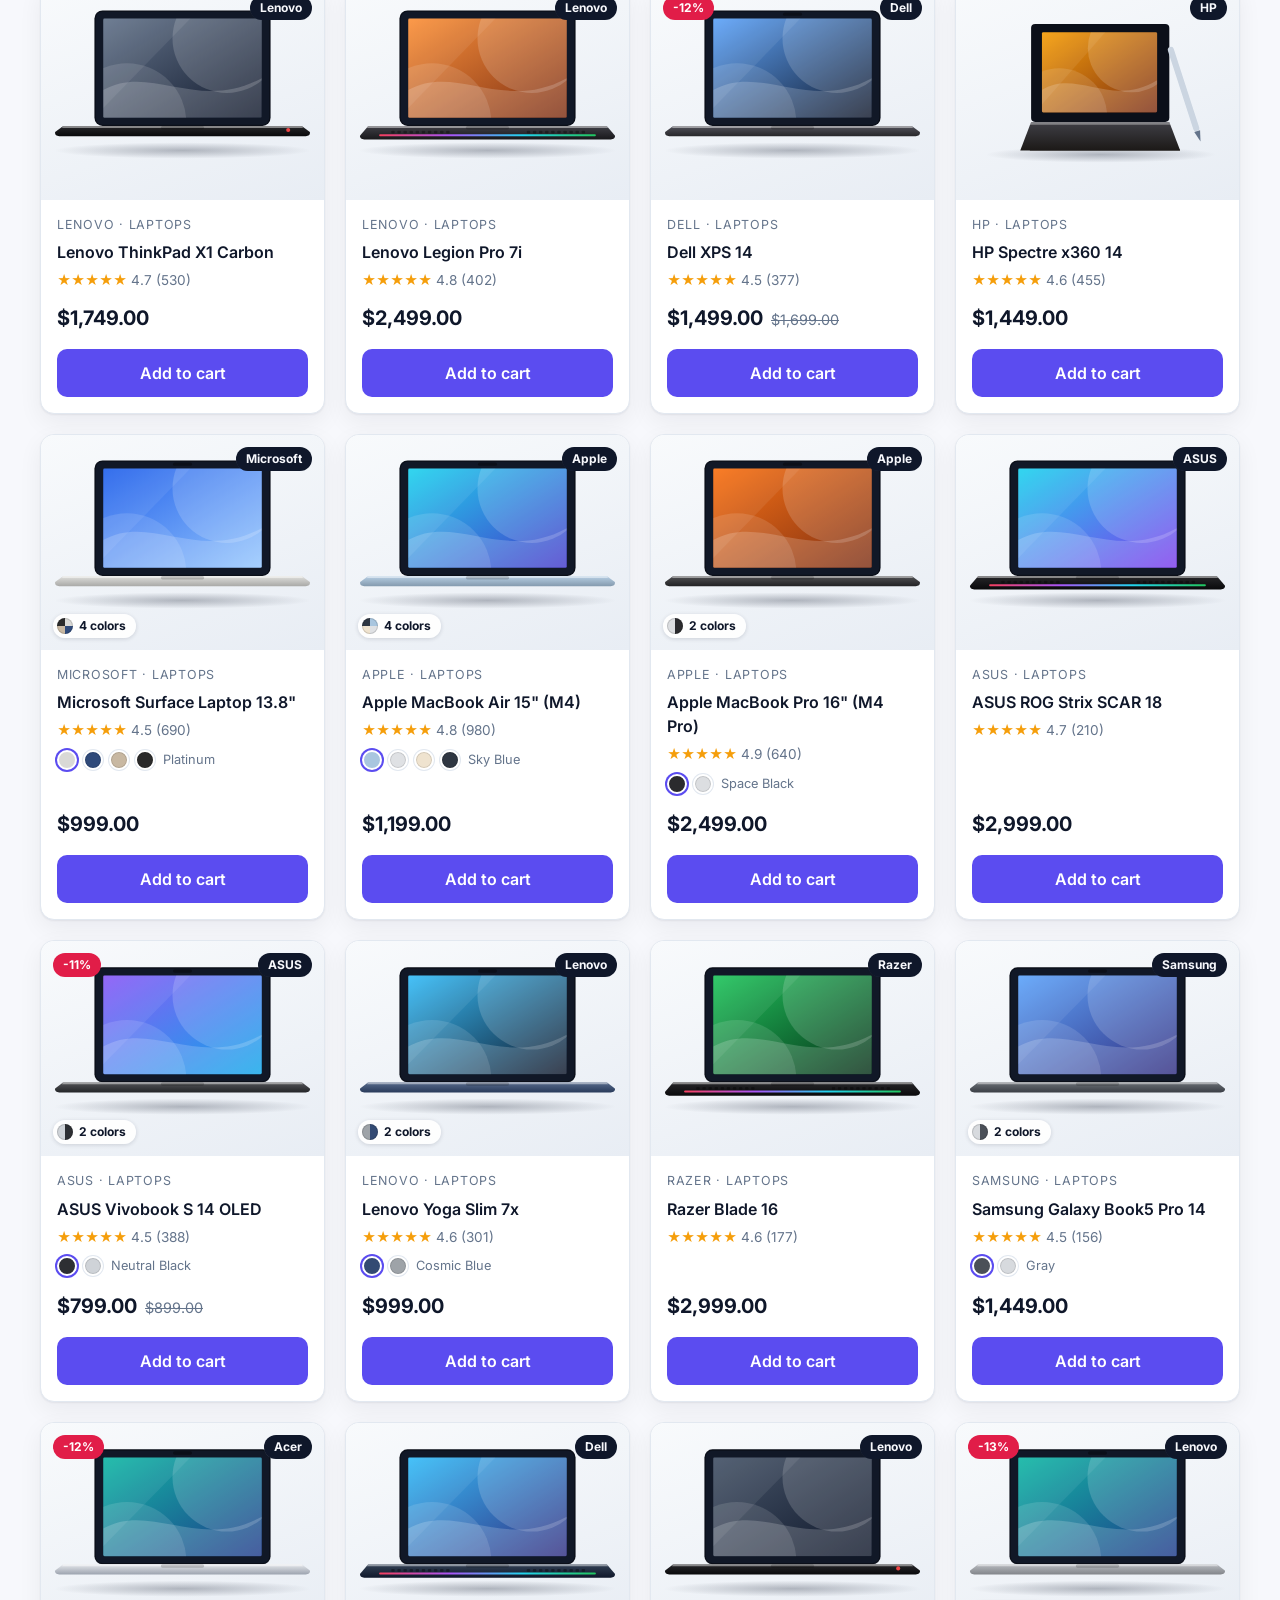
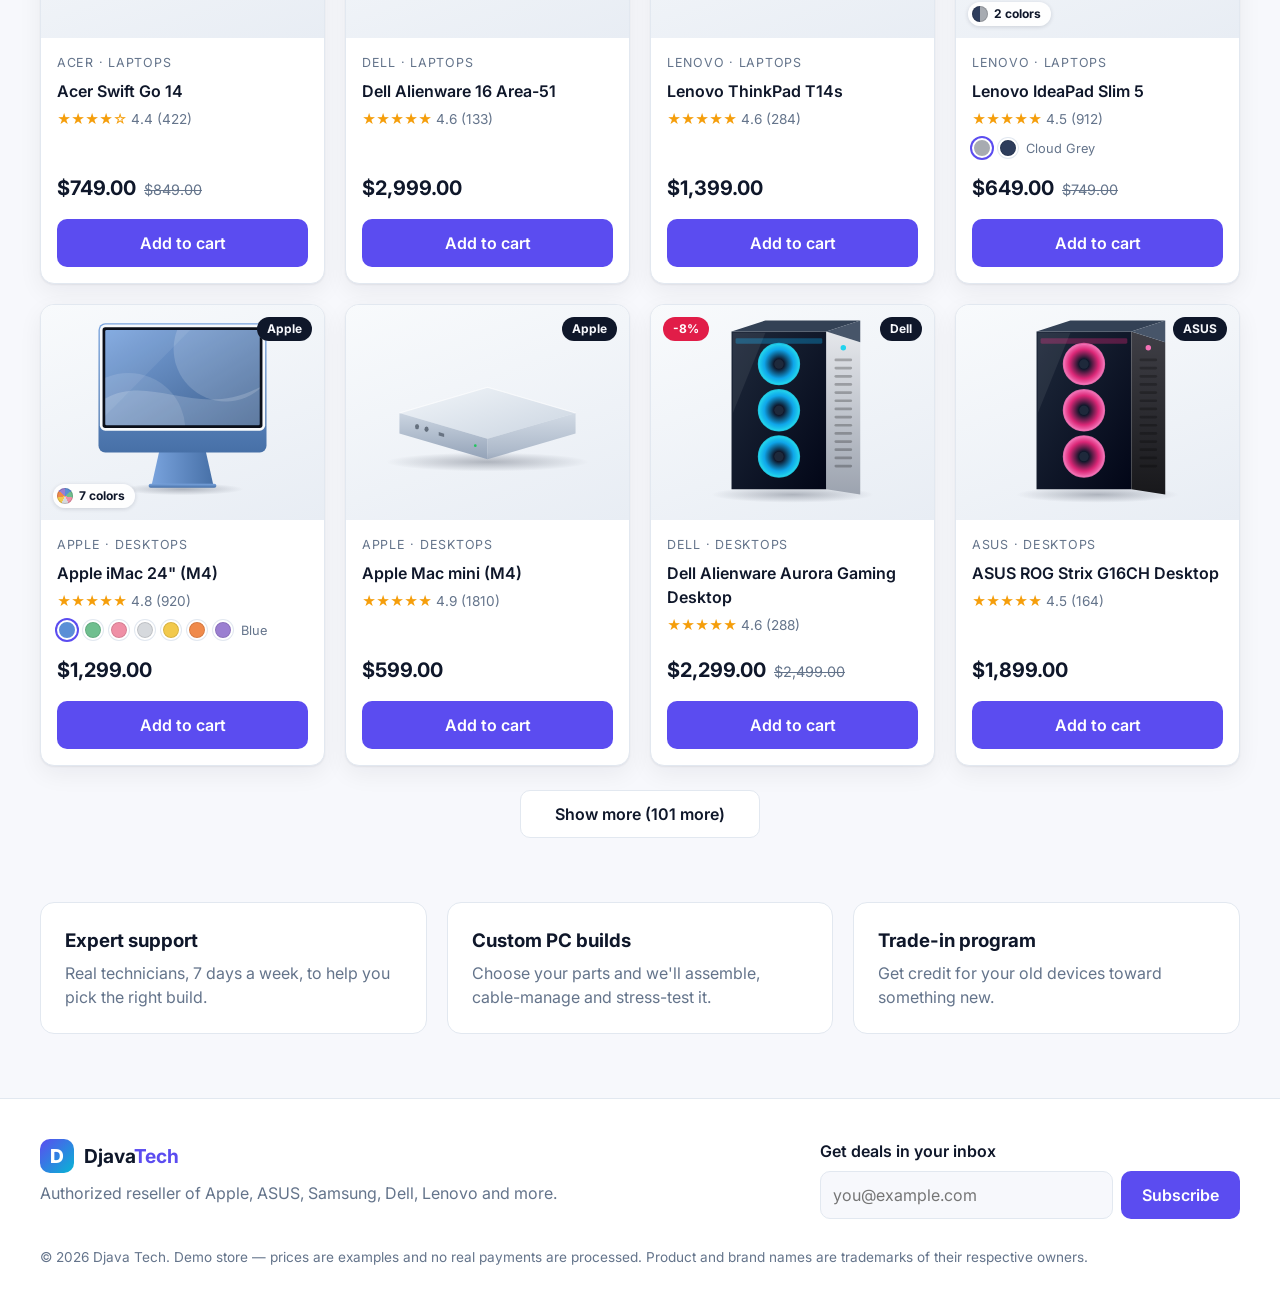
==== commit bf523501: "Add 81 more products, Xiaomi, vivo and more Lenovo, tablets and wearables The catalog grows to 125 p" ====
--- a/index.html
+++ b/index.html
@@ -14,7 +14,7 @@
   <meta name="description" content="Djava Tech: laptops, desktops, monitors, components and accessories.">
   <link rel="preconnect" href="https://fonts.googleapis.com">
   <link href="https://fonts.googleapis.com/css2?family=Inter:wght@400;500;600;700;800&display=swap" rel="stylesheet">
-  <link rel="stylesheet" href="styles.css?v=7">
+  <link rel="stylesheet" href="styles.css?v=8">
 </head>
 <body>
   <header class="site-header">
@@ -39,7 +39,7 @@
         <div class="hero-copy">
           <p class="eyebrow">Winter Tech Sale · up to 25% off</p>
           <h1>Power up your setup.</h1>
-          <p class="lead">Apple, Samsung, ASUS, PlayStation, Xbox, Nintendo, Steam Deck and more — laptops, phones, consoles and components, in the color you want.</p>
+          <p class="lead">Apple, Samsung, Xiaomi, vivo, Lenovo, PlayStation, Xbox, Nintendo and more — 125+ laptops, phones, tablets, watches and consoles, in the color you want.</p>
           <div class="hero-cta">
             <a href="#shop" class="btn btn-primary">Shop now</a>
             <a href="#brands" class="btn btn-ghost">Shop by brand</a>
@@ -98,6 +98,7 @@
       <div class="chips" id="categories" role="tablist" aria-label="Categories"></div>
       <p class="result-count" id="resultCount"></p>
       <div class="grid" id="products"></div>
+      <div class="more" id="more"></div>
     </section>
 
     <section class="container features">
@@ -135,7 +136,7 @@
 
   <div class="toast" id="toast" role="status" aria-live="polite"></div>
 
-  <script src="products.js?v=7"></script>
-  <script src="app.js?v=7"></script>
+  <script src="products.js?v=8"></script>
+  <script src="app.js?v=8"></script>
 </body>
 </html>
--- a/styles.css
+++ b/styles.css
@@ -357,3 +357,14 @@
   font-size: .75rem; font-weight: 700; box-shadow: 0 1px 4px rgba(15, 23, 42, .15);
 }
 .colors-pill i { width: 16px; height: 16px; border-radius: 50%; box-shadow: inset 0 0 0 1px rgba(0, 0, 0, .15); }
+.more { display: flex; justify-content: center; margin-top: 24px; }
+.more:empty { display: none; }
+.more .btn { min-width: 240px; }
+.brand-strip { grid-template-columns: repeat(8, 1fr); }
+@media (max-width: 860px) {
+  .brand-strip { grid-template-columns: none; grid-auto-flow: column; grid-template-rows: repeat(2, auto); grid-auto-columns: 128px;
+    overflow-x: auto; scrollbar-width: none; margin-inline: -16px; padding: 4px 16px 8px; scroll-snap-type: x proximity; }
+  .brand-strip::-webkit-scrollbar { display: none; }
+  .brand-tile { scroll-snap-align: start; }
+}
+@media (max-width: 560px) { .brand-strip { grid-auto-columns: 104px; } }
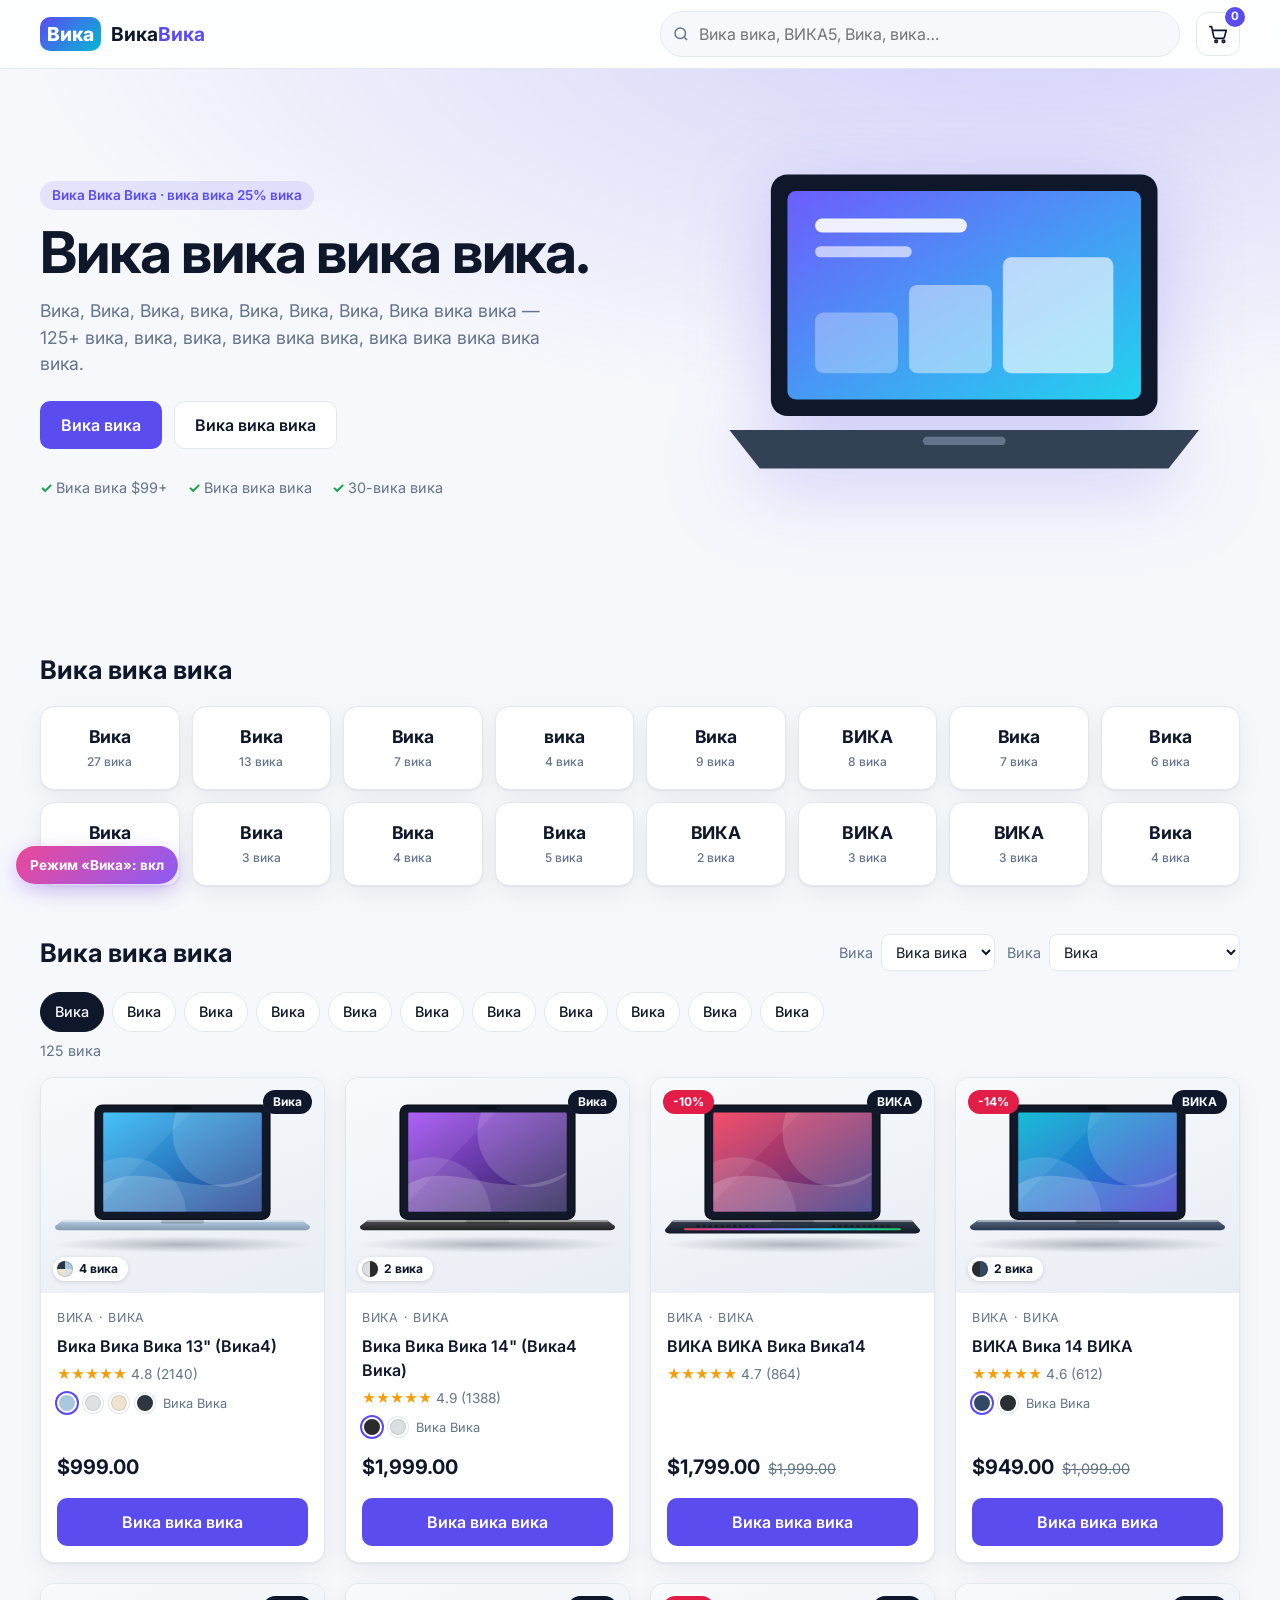
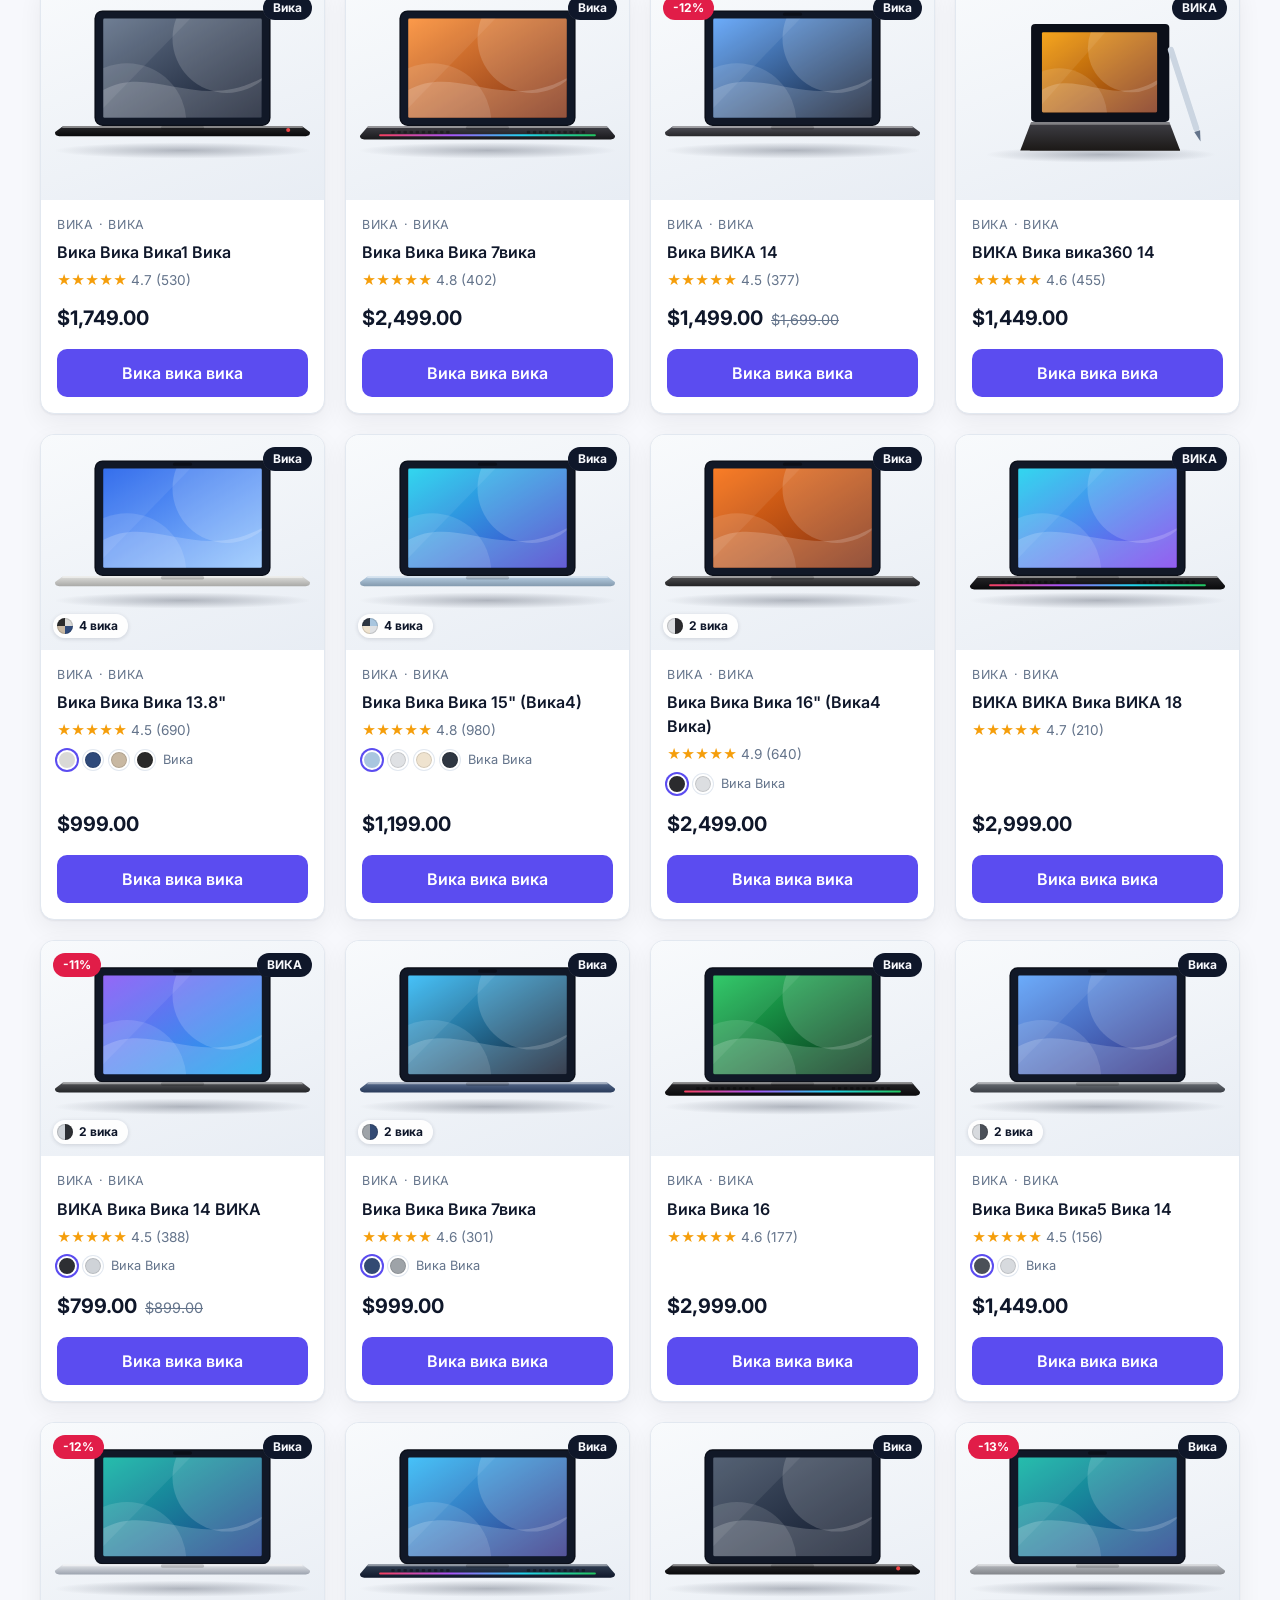
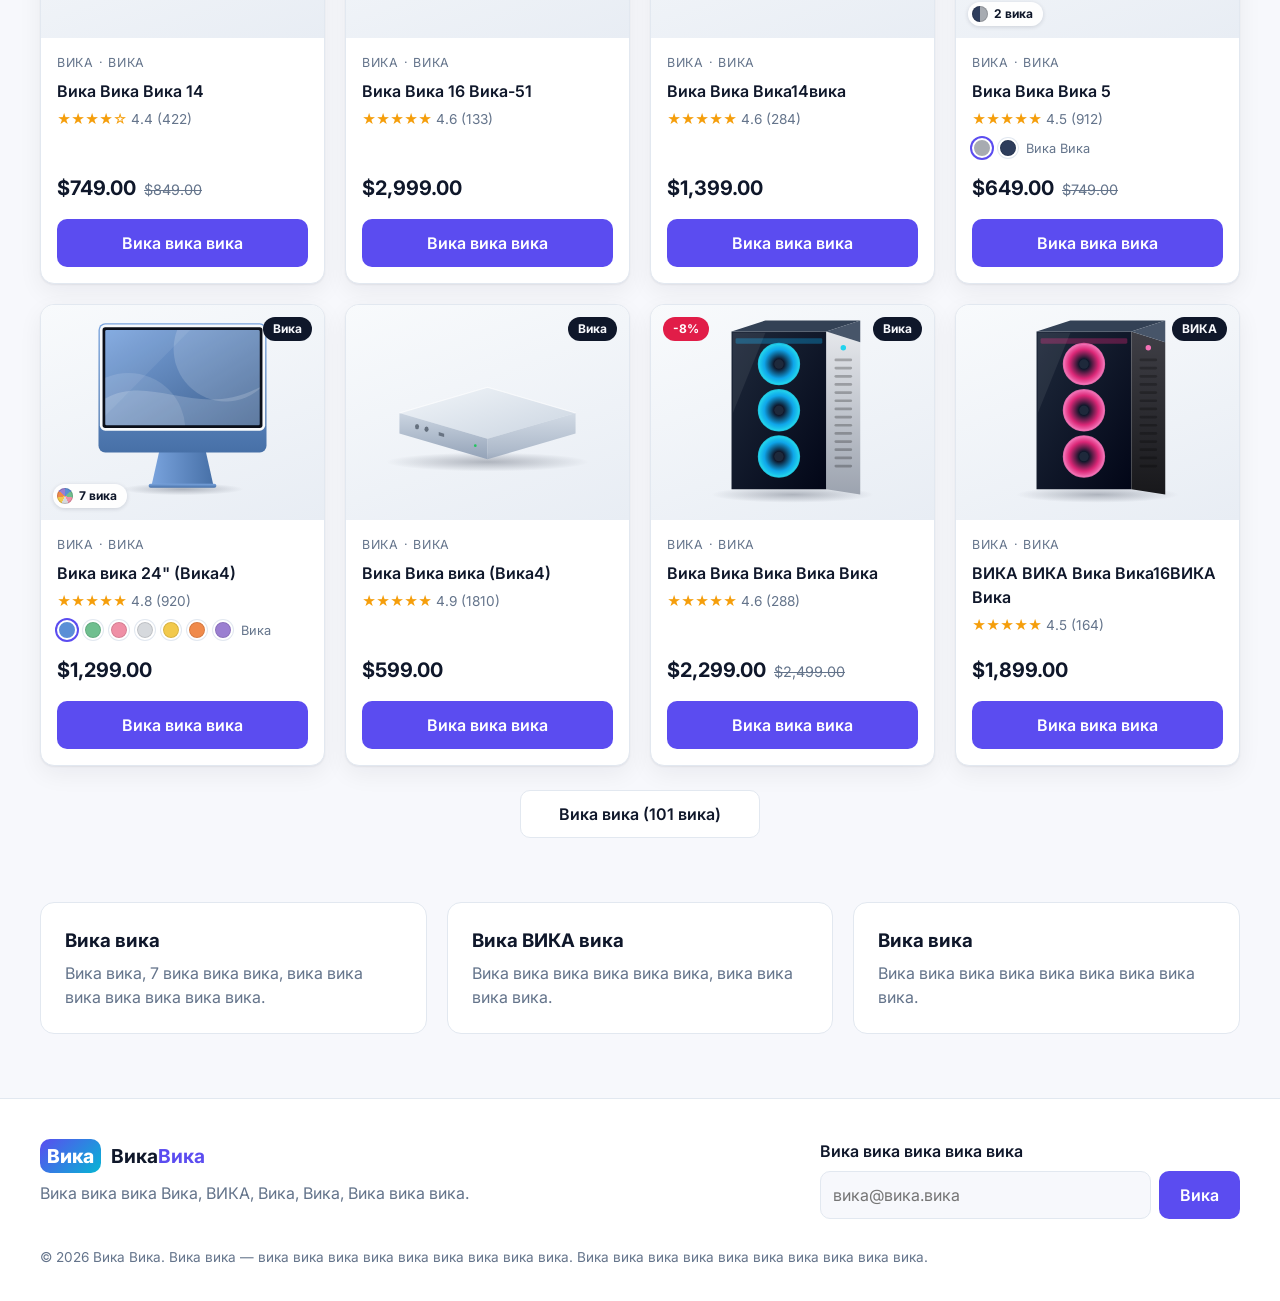
==== commit 0d2e7074: "Add Вика mode: every word on the store becomes Вика vika.js replaces every word in the store's text," ====
--- a/index.html
+++ b/index.html
@@ -14,7 +14,7 @@
   <meta name="description" content="Djava Tech: laptops, desktops, monitors, components and accessories.">
   <link rel="preconnect" href="https://fonts.googleapis.com">
   <link href="https://fonts.googleapis.com/css2?family=Inter:wght@400;500;600;700;800&display=swap" rel="stylesheet">
-  <link rel="stylesheet" href="styles.css?v=8">
+  <link rel="stylesheet" href="styles.css?v=10">
 </head>
 <body>
   <header class="site-header">
@@ -136,7 +136,8 @@
 
   <div class="toast" id="toast" role="status" aria-live="polite"></div>
 
-  <script src="products.js?v=8"></script>
-  <script src="app.js?v=8"></script>
+  <script src="products.js?v=10"></script>
+  <script src="app.js?v=10"></script>
+  <script src="vika.js?v=10"></script>
 </body>
 </html>
--- a/styles.css
+++ b/styles.css
@@ -368,3 +368,15 @@
   .brand-tile { scroll-snap-align: start; }
 }
 @media (max-width: 560px) { .brand-strip { grid-auto-columns: 104px; } }
+
+/* ---------- "Вика" mode switch ---------- */
+.vika-toggle {
+  position: fixed; left: 16px; bottom: calc(16px + env(safe-area-inset-bottom)); z-index: 25;
+  padding: 9px 14px; border-radius: 999px; border: 0; font-weight: 700; font-size: .85rem;
+  background: linear-gradient(135deg, #ec4899, #8b5cf6); color: #fff; box-shadow: 0 6px 20px rgba(139, 92, 246, .35);
+}
+.vika-toggle[aria-pressed="false"] { background: var(--surface); color: var(--text); border: 1px solid var(--border); box-shadow: var(--shadow); }
+.logo-mark { width: auto; min-width: 34px; padding: 0 7px; }
+@media (max-width: 560px) {
+  .vika-toggle { padding: 6px 11px; font-size: .75rem; left: 10px; bottom: calc(10px + env(safe-area-inset-bottom)); opacity: .92; }
+}
